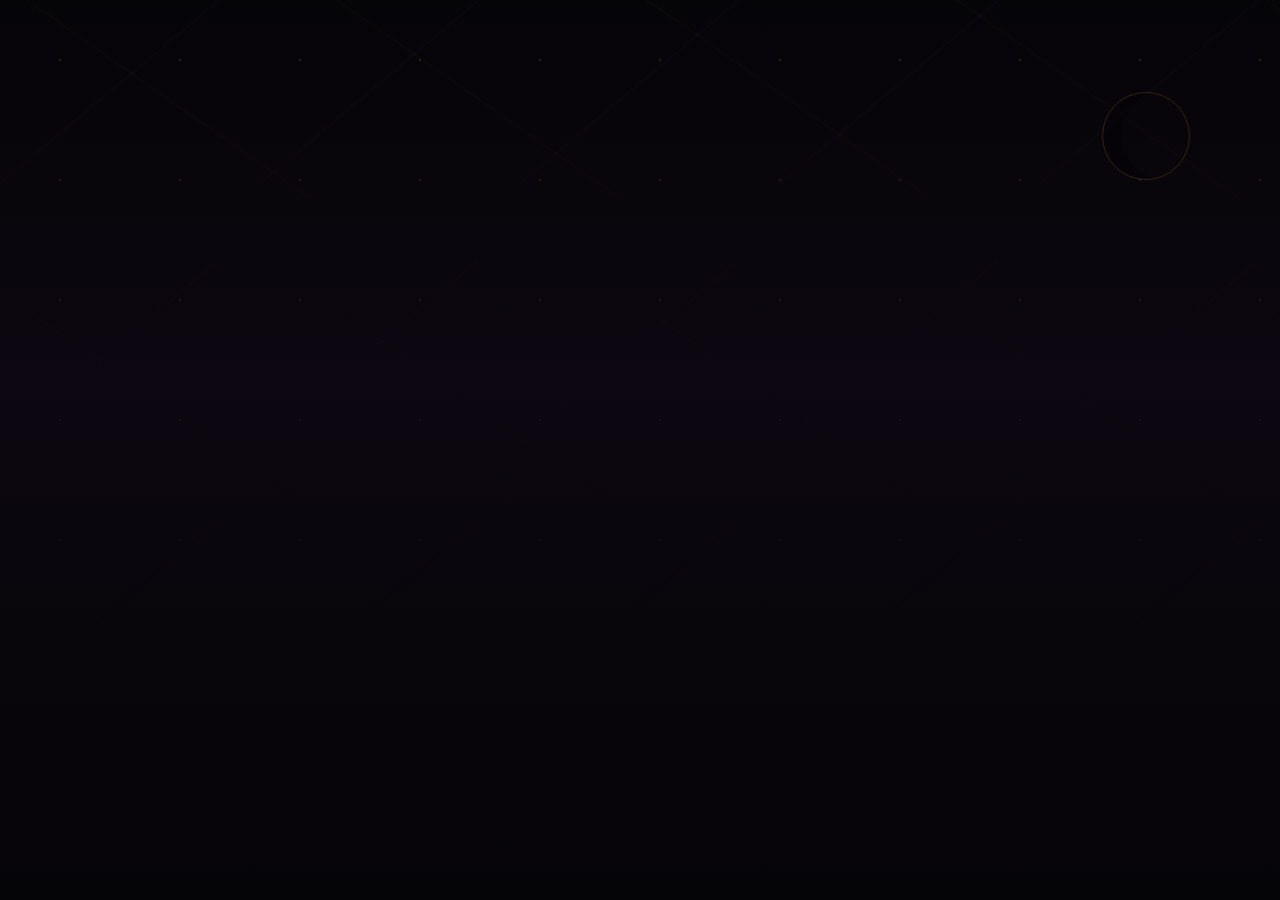
==== index.html @ 01b78650 "Add files via upload Adicionado a pasta principal com as alterações feitas no front end" ====
<!DOCTYPE html>
<html lang="pt-BR">
<head>
  <meta charset="UTF-8">
  <meta name="viewport" content="width=device-width, initial-scale=1.0">
  <title>Lar Bastet | Adoção responsável de gatos</title>
  <link rel="icon" type="image/png" sizes="32x32" href="./src/img/logo.jpeg">
  <meta
    name="description"
    content="Lar Bastet é um projeto de resgate, proteção e adoção responsável de gatos em Campo Limpo Paulista/SP."
  >
  <link rel="preconnect" href="https://fonts.googleapis.com">
  <link rel="preconnect" href="https://fonts.gstatic.com" crossorigin>
  <link
    href="https://fonts.googleapis.com/css2?family=Fraunces:wght@600;700&family=Manrope:wght@400;500;600;700;800&display=swap"
    rel="stylesheet"
  >
  <link rel="stylesheet" href="./src/css/style.css">
  <script type="importmap">
    {
      "imports": {
        "react": "https://esm.sh/react@18.3.1",
        "react-dom/client": "https://esm.sh/react-dom@18.3.1/client"
      }
    }
  </script>
</head>
<body>
  <div id="root"></div>
  <script type="module" src="./src/js/app.js"></script>
</body>
</html>
---- src/css/style.css ----
:root {
  --bg: #050407;
  --bg-soft: #0d0a12;
  --surface: rgba(18, 14, 24, 0.9);
  --surface-strong: rgba(28, 19, 35, 0.96);
  --surface-muted: rgba(143, 29, 56, 0.13);
  --text: #fbf8f2;
  --text-soft: #cfc2d2;
  --line: rgba(214, 163, 74, 0.18);
  --line-purple: rgba(151, 89, 188, 0.26);
  --primary: #8f1d38;
  --primary-dark: #641629;
  --mystic: #6f3a8f;
  --accent: #d6a34a;
  --accent-soft: rgba(214, 163, 74, 0.14);
  --teal: #2f8f83;
  --shadow: 0 22px 58px rgba(0, 0, 0, 0.45);
  --glow: 0 0 34px rgba(214, 163, 74, 0.16);
  --radius-sm: 8px;
  --radius-md: 8px;
  --radius-lg: 8px;
  --container: 1180px;
}

* {
  box-sizing: border-box;
  margin: 0;
  padding: 0;
}

html {
  scroll-behavior: smooth;
}

html.is-animated-scrolling {
  scroll-behavior: auto;
}

body {
  min-width: 320px;
  min-height: 100vh;
  background:
    linear-gradient(115deg, rgba(214, 163, 74, 0.06) 0 1px, transparent 1px 24%),
    linear-gradient(180deg, #050407 0%, #0c0710 42%, #050407 100%);
  color: var(--text);
  font-family: "Manrope", sans-serif;
  line-height: 1.6;
}

body::before {
  content: "";
  position: fixed;
  inset: 0;
  z-index: -1;
  pointer-events: none;
  background-image:
    radial-gradient(circle, rgba(214, 163, 74, 0.75) 0 1px, transparent 1.5px),
    linear-gradient(140deg, transparent 0 38%, rgba(151, 89, 188, 0.16) 38.2% 38.6%, transparent 39% 100%),
    linear-gradient(35deg, transparent 0 62%, rgba(214, 163, 74, 0.12) 62.2% 62.45%, transparent 63% 100%);
  background-size: 120px 120px, 260px 260px, 310px 310px;
  opacity: 0.28;
  mask-image: linear-gradient(to bottom, rgba(0, 0, 0, 0.9), transparent 78%);
}

body::after {
  content: "";
  position: fixed;
  top: 92px;
  right: 7vw;
  z-index: -1;
  width: 86px;
  height: 86px;
  border: 1px solid rgba(214, 163, 74, 0.34);
  border-radius: 50%;
  box-shadow: inset 18px 0 0 rgba(5, 4, 7, 0.96);
  opacity: 0.58;
  pointer-events: none;
}

img {
  display: block;
  max-width: 100%;
}

a {
  color: inherit;
  text-decoration: none;
}

button,
input,
textarea {
  font: inherit;
}

.container {
  width: min(calc(100% - 1.25rem), var(--container));
  margin: 0 auto;
}

.site-header {
  position: relative;
  padding: 0.75rem 0 2.75rem;
}

.topbar {
  display: flex;
  flex-direction: column;
  gap: 1rem;
  padding: 0.9rem 0 1.35rem;
}

.brand {
  display: inline-flex;
  align-items: center;
  gap: 0.85rem;
  width: fit-content;
}

.brand-logo {
  width: 56px;
  height: 56px;
  border: 1px solid rgba(214, 163, 74, 0.42);
  border-radius: 8px;
  object-fit: cover;
  box-shadow: var(--glow);
}

.brand-copy {
  display: flex;
  flex-direction: column;
  gap: 0.05rem;
}

.brand-copy strong {
  color: #fff;
  font-size: 1.05rem;
  font-weight: 800;
}

.brand-copy span {
  color: var(--text-soft);
  font-size: 0.84rem;
}

.main-nav {
  display: grid;
  grid-template-columns: repeat(3, minmax(0, 1fr));
  gap: 0.55rem;
}

.main-nav a {
  min-height: 2.85rem;
  border: 1px solid var(--line);
  border-radius: 999px;
  background: rgba(18, 14, 24, 0.78);
  padding: 0.72rem 0.55rem;
  color: #f7ecdc;
  text-align: center;
  font-size: 0.86rem;
  font-weight: 800;
  transition: transform 0.22s ease, background-color 0.22s ease, border-color 0.22s ease;
}

.main-nav a:hover,
.main-nav a:focus-visible {
  background: rgba(143, 29, 56, 0.28);
  border-color: rgba(214, 163, 74, 0.44);
  transform: translateY(-2px);
  outline: none;
}

.hero {
  display: grid;
  gap: 1rem;
}

.hero-copy,
.hero-panel {
  border-radius: var(--radius-lg);
}

.hero-copy {
  position: relative;
  overflow: hidden;
  padding: 1.4rem;
  border: 1px solid rgba(214, 163, 74, 0.22);
  background:
    linear-gradient(145deg, rgba(12, 8, 15, 0.96), rgba(35, 18, 35, 0.78)),
    url("../img/logo.jpeg") right 62% / cover;
  background-blend-mode: multiply;
  box-shadow: var(--shadow);
}

.hero-copy::before,
.page-panel::before,
.support-box::before {
  content: "";
  position: absolute;
  inset: 1rem;
  border: 1px solid rgba(214, 163, 74, 0.12);
  border-radius: 8px;
  pointer-events: none;
}

.hero-copy::after {
  content: "";
  position: absolute;
  right: 1.25rem;
  bottom: 1.25rem;
  width: 120px;
  height: 22px;
  border-top: 1px solid rgba(214, 163, 74, 0.38);
  border-bottom: 1px solid rgba(151, 89, 188, 0.24);
  transform: rotate(-12deg);
}

.hero-copy > *,
.page-panel > *,
.support-box > * {
  position: relative;
  z-index: 1;
}

.eyebrow {
  margin-bottom: 0.75rem;
  color: var(--accent);
  font-size: 0.76rem;
  font-weight: 900;
  letter-spacing: 0.13em;
  text-transform: uppercase;
}

h1,
h2 {
  font-family: "Fraunces", serif;
  line-height: 1.08;
}

h1 {
  color: #fff;
  font-size: 2.45rem;
}

h2 {
  color: #fff;
  font-size: 1.85rem;
}

.hero-text,
.section-heading p:last-child,
.about-card p,
.cat-card p,
.adoption-steps p,
.support-box p,
.footer-contact p,
.page-panel p,
.contact-card p,
.donation-card p,
.form-card p,
.simple-list li,
.contact-list li,
.vibe-guide p {
  color: var(--text-soft);
}

.hero-text {
  max-width: 62ch;
  margin-top: 1rem;
  font-size: 0.98rem;
}

.hero-text strong {
  color: #fff;
}

.hero-actions {
  display: flex;
  flex-direction: column;
  gap: 0.75rem;
  margin-top: 1.4rem;
}

.button {
  display: inline-flex;
  align-items: center;
  justify-content: center;
  min-height: 3.1rem;
  border: 1px solid transparent;
  border-radius: 999px;
  padding: 0.82rem 1.2rem;
  font-weight: 900;
  text-align: center;
  transition: transform 0.22s ease, box-shadow 0.22s ease, background-color 0.22s ease, border-color 0.22s ease;
}

.button:hover,
.button:focus-visible {
  transform: translateY(-2px);
  outline: none;
}

.button-primary {
  background: linear-gradient(135deg, var(--primary), var(--mystic));
  color: #fff;
  box-shadow: 0 16px 34px rgba(143, 29, 56, 0.32);
}

.button-primary:hover,
.button-primary:focus-visible {
  background: linear-gradient(135deg, var(--primary-dark), var(--primary));
  border-color: rgba(214, 163, 74, 0.38);
}

.button-secondary {
  border-color: rgba(214, 163, 74, 0.32);
  background: rgba(255, 255, 255, 0.06);
  color: #fff;
}

.button-accent {
  background: var(--accent);
  color: #140d18;
  box-shadow: 0 14px 30px rgba(214, 163, 74, 0.24);
}

.button-full {
  width: 100%;
}

.hero-highlights {
  display: grid;
  gap: 0.75rem;
  margin-top: 1.4rem;
  list-style: none;
}

.hero-highlights li {
  padding: 1rem;
  border: 1px solid rgba(214, 163, 74, 0.16);
  border-radius: var(--radius-sm);
  background: rgba(255, 255, 255, 0.055);
}

.hero-highlights strong,
.cat-card h3,
.about-card h3,
.adoption-steps h3,
.contact-card h3,
.donation-card h3,
.form-card h3 {
  display: block;
  margin-bottom: 0.2rem;
  color: #fff;
  font-size: 1rem;
}

.hero-panel {
  display: grid;
  gap: 1rem;
}

.panel-card {
  padding: 1.25rem;
  border: 1px solid var(--line);
  border-radius: var(--radius-md);
  box-shadow: var(--shadow);
}

.panel-card-highlight {
  background: linear-gradient(160deg, #2a142d, #140d18 72%);
  color: #fff;
}

.panel-card-highlight p,
.panel-card-highlight .panel-label {
  color: rgba(255, 255, 255, 0.86);
}

.panel-label {
  display: inline-block;
  margin-bottom: 0.65rem;
  color: var(--accent);
  font-size: 0.78rem;
  font-weight: 900;
  letter-spacing: 0.08em;
  text-transform: uppercase;
}

.stats-card {
  display: grid;
  gap: 1rem;
  background: rgba(17, 13, 22, 0.92);
}

.stats-card strong {
  display: block;
  color: #fff;
  font-size: 1.42rem;
  font-weight: 900;
  line-height: 1.1;
}

.stats-card span {
  color: var(--text-soft);
  font-size: 0.9rem;
}

.section {
  padding: 3.5rem 0;
}

.section-light {
  background: rgba(214, 163, 74, 0.035);
}

.section-heading {
  margin-bottom: 1.5rem;
}

.section-heading-inline {
  display: flex;
  flex-direction: column;
  gap: 1rem;
}

.text-link {
  width: fit-content;
  color: var(--accent);
  font-weight: 900;
}

.section-heading-simple {
  margin-bottom: 1.25rem;
}

.animals-cta-row {
  display: flex;
  justify-content: center;
  margin: -0.45rem 0 1.5rem;
}

.animals-adoption-link {
  width: min(100%, 260px);
  border-color: rgba(214, 163, 74, 0.62);
  background: var(--accent);
  color: #140d18;
  white-space: nowrap;
}

.animals-adoption-link:hover,
.animals-adoption-link:focus-visible {
  border-color: rgba(255, 240, 190, 0.82);
  background: #edbd63;
  box-shadow: 0 18px 36px rgba(214, 163, 74, 0.28);
}

.section-screen.scroll-arrived {
  animation: section-arrived 0.7s ease;
}

@keyframes section-arrived {
  0% {
    filter: brightness(1);
  }

  38% {
    filter: brightness(1.14);
  }

  100% {
    filter: brightness(1);
  }
}

.about-grid,
.cat-grid,
.adoption-steps,
.contact-grid,
.donation-grid,
.vibe-guide {
  display: grid;
  gap: 1rem;
}

.about-card,
.cat-card,
.adoption-box,
.page-panel,
.contact-card,
.donation-card,
.form-card,
.vibe-guide article {
  border: 1px solid var(--line);
  border-radius: var(--radius-md);
  background: var(--surface);
  box-shadow: var(--shadow);
}

.about-card,
.page-panel,
.form-card,
.donation-card,
.contact-card,
.vibe-guide article {
  padding: 1.2rem;
}

.about-card,
.contact-card,
.donation-card,
.vibe-guide article {
  transition: transform 0.22s ease, border-color 0.22s ease, background-color 0.22s ease;
}

.about-card:hover,
.contact-card:hover,
.donation-card:hover,
.vibe-guide article:hover {
  border-color: rgba(214, 163, 74, 0.38);
  background: var(--surface-strong);
  transform: translateY(-3px);
}

.vibe-guide {
  margin-bottom: 1.35rem;
}

.vibe-guide span {
  display: inline-flex;
  align-items: center;
  min-height: 2rem;
  margin-bottom: 0.45rem;
  border-bottom: 1px solid rgba(214, 163, 74, 0.32);
  color: #fff;
  font-weight: 900;
}

.vibe-guide p {
  font-size: 0.92rem;
}

.featured-section {
  background:
    linear-gradient(180deg, rgba(143, 29, 56, 0.08), rgba(5, 4, 7, 0.18)),
    rgba(5, 4, 7, 0.38);
}

.cat-card {
  overflow: hidden;
  display: flex;
  flex-direction: column;
  min-height: 100%;
}

.cat-card img {
  width: 100%;
  aspect-ratio: 4 / 3;
  object-fit: cover;
  background: #130d18;
}

.cat-card-content {
  display: flex;
  flex: 1;
  flex-direction: column;
  gap: 0.9rem;
  padding: 1rem;
}

.cat-card-content .button {
  margin-top: auto;
}

.cat-card-header {
  display: flex;
  align-items: flex-start;
  justify-content: space-between;
  gap: 0.75rem;
}

.cat-card-header h3 {
  min-width: 0;
}

.cat-card-header span {
  flex: 0 0 auto;
  border: 1px solid rgba(214, 163, 74, 0.32);
  border-radius: 999px;
  background: var(--accent-soft);
  padding: 0.42rem 0.7rem;
  color: #f7dfb5;
  font-size: 0.78rem;
  font-weight: 900;
  white-space: nowrap;
}

.cat-vibe {
  display: inline-flex;
  width: fit-content;
  border: 1px solid var(--line-purple);
  border-radius: 999px;
  background: rgba(111, 58, 143, 0.18);
  padding: 0.38rem 0.62rem;
  color: #ead8f3;
  font-size: 0.76rem;
  font-weight: 900;
}

.adoption-box {
  padding: 1.2rem;
}

.adoption-steps article {
  padding-top: 1rem;
}

.adoption-steps span {
  display: inline-flex;
  align-items: center;
  justify-content: center;
  width: 2.2rem;
  height: 2.2rem;
  margin-bottom: 0.8rem;
  border: 1px solid rgba(214, 163, 74, 0.44);
  border-radius: 999px;
  background: linear-gradient(135deg, var(--primary), var(--mystic));
  color: #fff;
  font-weight: 900;
}

.support-section {
  padding-top: 0;
}

.support-box {
  position: relative;
  overflow: hidden;
  display: grid;
  gap: 1.35rem;
  padding: 1.35rem;
  border: 1px solid rgba(214, 163, 74, 0.26);
  border-radius: var(--radius-lg);
  background: linear-gradient(135deg, #140d18, #42172a 58%, #6f3a8f 100%);
  color: #fff;
  box-shadow: var(--shadow);
}

.support-box .eyebrow,
.support-box p {
  color: rgba(255, 255, 255, 0.84);
}

.site-footer {
  padding: 2rem 0 2.75rem;
}

.footer-grid {
  display: grid;
  gap: 1.25rem;
  padding: 1.25rem;
  border: 1px solid var(--line);
  border-radius: var(--radius-lg);
  background: rgba(12, 8, 15, 0.9);
}

.brand-footer .brand-copy span {
  color: var(--text-soft);
}

.footer-links {
  display: grid;
  gap: 0.65rem;
}

.footer-links a,
.footer-contact a,
.contact-card a {
  color: var(--accent);
  font-weight: 800;
}

.page-main {
  padding-bottom: 3rem;
}

.page-hero {
  padding: 0.75rem 0 2rem;
}

.page-panel {
  position: relative;
  overflow: hidden;
  display: grid;
  gap: 1.2rem;
  background:
    linear-gradient(135deg, rgba(13, 8, 17, 0.96), rgba(34, 17, 34, 0.84)),
    url("../img/constelacoes.jpg") right center / cover;
  background-blend-mode: multiply;
}

.contact-list,
.simple-list {
  display: grid;
  gap: 0.7rem;
  list-style: none;
}

.form-card {
  display: grid;
  gap: 1rem;
}

.form-grid {
  display: grid;
  gap: 1rem;
}

.field {
  display: grid;
  gap: 0.45rem;
}

.field label {
  color: #fff;
  font-weight: 800;
}

.field input,
.field textarea {
  width: 100%;
  border: 1px solid rgba(214, 163, 74, 0.2);
  border-radius: 8px;
  background: rgba(5, 4, 7, 0.72);
  padding: 0.95rem 1rem;
  color: var(--text);
  outline: none;
  transition: border-color 0.22s ease, box-shadow 0.22s ease;
}

.field input::placeholder,
.field textarea::placeholder {
  color: rgba(207, 194, 210, 0.66);
}

.field input:focus,
.field textarea:focus {
  border-color: rgba(214, 163, 74, 0.58);
  box-shadow: 0 0 0 4px rgba(143, 29, 56, 0.18);
}

.field textarea {
  min-height: 140px;
  resize: vertical;
}

.help-note {
  color: var(--text-soft);
  font-size: 0.92rem;
}

@media (min-width: 700px) {
  .container {
    width: min(calc(100% - 2rem), var(--container));
  }

  .site-header {
    padding-top: 1.1rem;
  }

  .brand-logo {
    width: 64px;
    height: 64px;
  }

  h1 {
    font-size: 3.25rem;
  }

  h2 {
    font-size: 2.35rem;
  }

  .hero-actions {
    flex-direction: row;
    flex-wrap: wrap;
  }

  .about-grid,
  .contact-grid,
  .donation-grid,
  .vibe-guide {
    grid-template-columns: repeat(2, minmax(0, 1fr));
  }

  .cat-grid {
    grid-template-columns: repeat(2, minmax(0, 1fr));
  }

  .adoption-steps {
    grid-template-columns: repeat(3, minmax(0, 1fr));
  }
}

@media (min-width: 960px) {
  .topbar {
    flex-direction: row;
    align-items: center;
    justify-content: space-between;
  }

  .main-nav {
    width: auto;
    grid-template-columns: repeat(3, auto);
  }

  .main-nav a {
    padding-inline: 1rem;
  }

  .hero {
    grid-template-columns: minmax(0, 1.35fr) minmax(300px, 0.85fr);
    align-items: stretch;
  }

  .hero-copy {
    padding: 2.35rem;
  }

  h1 {
    font-size: 4.15rem;
  }

  h2 {
    font-size: 2.8rem;
  }

  .panel-card {
    padding: 1.45rem;
  }

  .section {
    padding: 5rem 0;
  }

  .section-heading-inline {
    flex-direction: row;
    align-items: end;
    justify-content: space-between;
  }

  .about-grid {
    grid-template-columns: repeat(3, minmax(0, 1fr));
  }

  .cat-grid {
    grid-template-columns: repeat(3, minmax(0, 1fr));
  }

  .contact-grid {
    grid-template-columns: repeat(3, minmax(0, 1fr));
  }

  .support-box,
  .footer-grid,
  .page-panel {
    grid-template-columns: 1.1fr 0.9fr;
    align-items: center;
  }

  .about-card,
  .page-panel,
  .form-card,
  .donation-card,
  .contact-card,
  .adoption-box,
  .vibe-guide article {
    padding: 1.5rem;
  }
}

@media (min-width: 1180px) {
  .cat-grid {
    grid-template-columns: repeat(4, minmax(0, 1fr));
  }
}

#root {
  min-height: 100vh;
}

.site-header {
  position: sticky;
  top: 0;
  z-index: 20;
  padding: 0.45rem 0;
  border-bottom: 1px solid rgba(214, 163, 74, 0.12);
  background: rgba(5, 4, 7, 0.78);
  backdrop-filter: blur(18px);
}

.topbar {
  padding: 0;
}

.brand {
  max-width: 100%;
}

.main-nav a.is-active {
  border-color: rgba(214, 163, 74, 0.6);
  background: rgba(143, 29, 56, 0.36);
  color: #fff;
}

.hero-section {
  padding: 1rem 0 3rem;
}

.section-screen {
  scroll-margin-top: 6.5rem;
}

.hero {
  align-items: stretch;
}

.hero-copy {
  min-height: clamp(520px, 72vh, 720px);
  display: flex;
  flex-direction: column;
  justify-content: center;
}

.hero-panel {
  align-content: stretch;
}

.panel-card {
  min-height: 100%;
}

.reveal {
  opacity: 0;
  transform: translateY(28px);
  transition:
    opacity 0.7s ease,
    transform 0.7s cubic-bezier(0.22, 1, 0.36, 1),
    border-color 0.22s ease,
    background-color 0.22s ease;
}

.reveal.is-visible {
  opacity: 1;
  transform: translateY(0);
}

.section-heading.reveal,
.hero-panel.reveal {
  transition-delay: 0.08s;
}

.about-card.reveal:nth-child(2),
.vibe-guide .reveal:nth-child(2),
.contact-card.reveal:nth-child(2) {
  transition-delay: 0.08s;
}

.about-card.reveal:nth-child(3),
.vibe-guide .reveal:nth-child(3),
.contact-card.reveal:nth-child(3) {
  transition-delay: 0.16s;
}

.vibe-guide .reveal:nth-child(4) {
  transition-delay: 0.24s;
}

.adoption-layout {
  display: grid;
  gap: 1rem;
}

.adoption-box {
  display: grid;
  gap: 1.2rem;
}

.form-card {
  align-self: start;
}

.form-feedback {
  display: none;
  border: 1px solid rgba(47, 143, 131, 0.32);
  border-radius: 8px;
  background: rgba(47, 143, 131, 0.12);
  padding: 0.9rem 1rem;
  color: #d9fff8;
  font-size: 0.92rem;
}

.form-feedback.is-visible {
  display: block;
}

.donation-grid-compact {
  gap: 0.75rem;
}

.support-box {
  align-items: stretch;
}

.support-box .donation-card {
  background: rgba(5, 4, 7, 0.34);
  box-shadow: none;
}

.contact-section {
  padding-bottom: 4rem;
}

.cat-card-state {
  min-height: 260px;
}

@media (prefers-reduced-motion: reduce) {
  html {
    scroll-behavior: auto;
  }

  *,
  *::before,
  *::after {
    transition-duration: 0.01ms !important;
    animation-duration: 0.01ms !important;
    animation-iteration-count: 1 !important;
  }

  .reveal {
    opacity: 1;
    transform: none;
  }
}

@media (max-width: 420px) {
  .container {
    width: min(calc(100% - 1rem), var(--container));
  }

  .brand-copy span {
    display: none;
  }

  .main-nav {
    gap: 0.4rem;
  }

  .main-nav a {
    min-height: 2.65rem;
    padding-inline: 0.35rem;
    font-size: 0.76rem;
  }

  h1 {
    font-size: 2.25rem;
  }

  h2 {
    font-size: 1.7rem;
  }

  .hero-copy {
    min-height: auto;
    padding: 1.2rem;
  }
}

@media (min-width: 700px) {
  .hero-section {
    padding-top: 1.35rem;
  }

  .section-screen {
    scroll-margin-top: 7rem;
  }

  .adoption-layout {
    grid-template-columns: minmax(0, 0.9fr) minmax(0, 1.1fr);
    align-items: start;
  }

  .donation-grid-compact {
    grid-template-columns: repeat(2, minmax(0, 1fr));
  }
}

@media (min-width: 960px) {
  .site-header {
    padding: 0.7rem 0;
  }

  .hero-section {
    padding: 1.75rem 0 4.5rem;
  }

  .section-screen {
    scroll-margin-top: 5.75rem;
  }
}
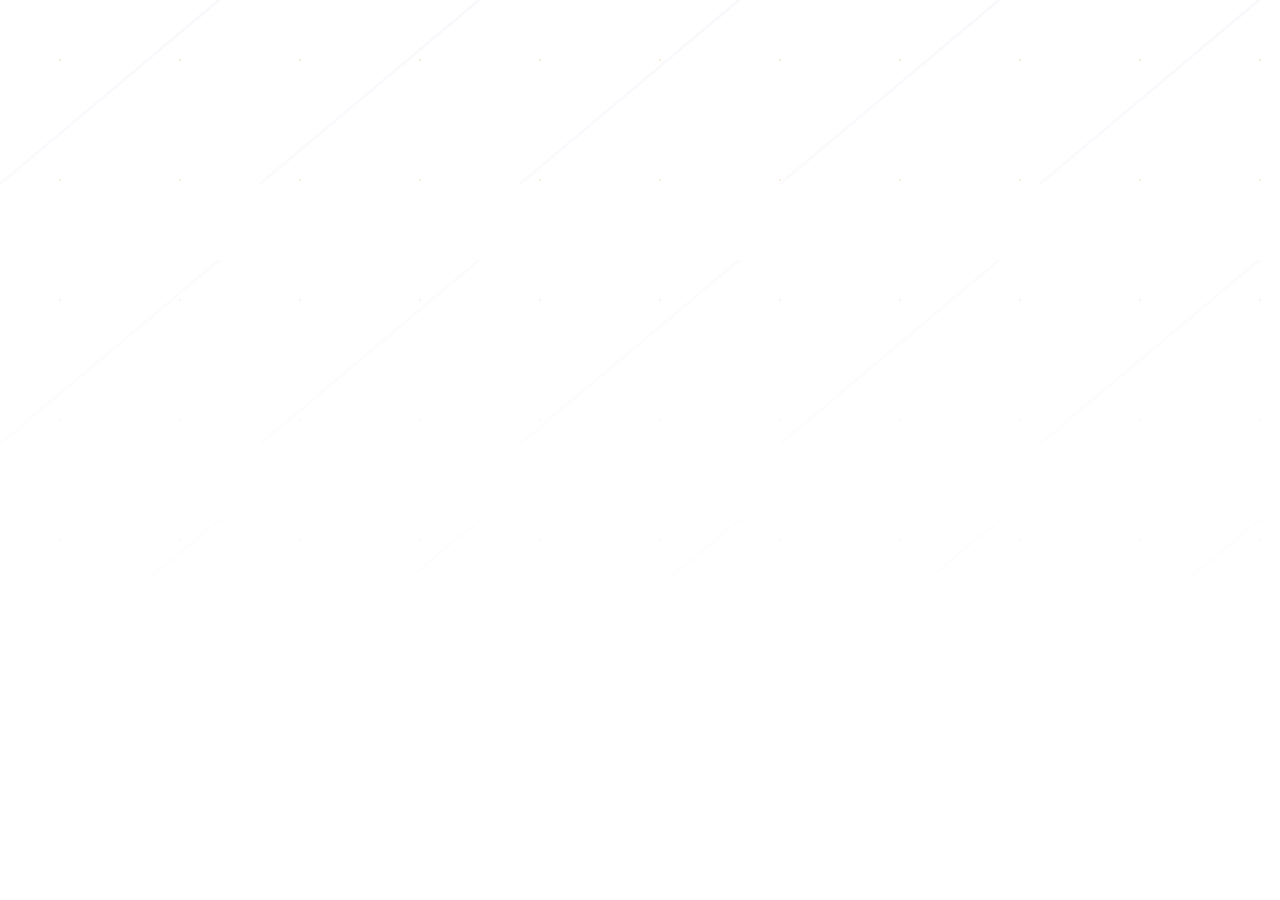
==== commit 584fb66a: "Add files via upload Projeto completo no quesito front end , implementação do framework e integração" ====
--- a/index.html
+++ b/index.html
@@ -15,12 +15,21 @@
     href="https://fonts.googleapis.com/css2?family=Fraunces:wght@600;700&family=Manrope:wght@400;500;600;700;800&display=swap"
     rel="stylesheet"
   >
+  <link
+    href="https://cdn.jsdelivr.net/npm/bootstrap@5.3.3/dist/css/bootstrap.min.css"
+    rel="stylesheet"
+    integrity="sha384-QWTKZyjpPEjISv5WaRU9OFeRpok6YctnYmDr5pNlyT2bRjXh0JMhjY6hW+ALEwIH"
+    crossorigin="anonymous"
+  >
   <link rel="stylesheet" href="./src/css/style.css">
   <script type="importmap">
     {
       "imports": {
         "react": "https://esm.sh/react@18.3.1",
-        "react-dom/client": "https://esm.sh/react-dom@18.3.1/client"
+        "react/jsx-runtime": "https://esm.sh/react@18.3.1/jsx-runtime",
+        "react-dom": "https://esm.sh/react-dom@18.3.1",
+        "react-dom/client": "https://esm.sh/react-dom@18.3.1/client",
+        "react-bootstrap": "https://esm.sh/react-bootstrap@2.10.10?external=react,react-dom"
       }
     }
   </script>
--- a/src/css/style.css
+++ b/src/css/style.css
@@ -1,44 +1,21 @@
 :root {
   --bg: #050407;
-  --bg-soft: #0d0a12;
   --surface: rgba(18, 14, 24, 0.9);
-  --surface-strong: rgba(28, 19, 35, 0.96);
-  --surface-muted: rgba(143, 29, 56, 0.13);
+  --surface-strong: rgba(31, 24, 38, 0.98);
   --text: #fbf8f2;
   --text-soft: #cfc2d2;
-  --line: rgba(214, 163, 74, 0.18);
-  --line-purple: rgba(151, 89, 188, 0.26);
   --primary: #8f1d38;
   --primary-dark: #641629;
   --mystic: #6f3a8f;
   --accent: #d6a34a;
-  --accent-soft: rgba(214, 163, 74, 0.14);
-  --teal: #2f8f83;
+  --line: rgba(214, 163, 74, 0.2);
   --shadow: 0 22px 58px rgba(0, 0, 0, 0.45);
-  --glow: 0 0 34px rgba(214, 163, 74, 0.16);
-  --radius-sm: 8px;
-  --radius-md: 8px;
-  --radius-lg: 8px;
-  --container: 1180px;
 }
 
-* {
-  box-sizing: border-box;
-  margin: 0;
-  padding: 0;
-}
-
-html {
-  scroll-behavior: smooth;
-}
-
-html.is-animated-scrolling {
-  scroll-behavior: auto;
-}
+html { scroll-behavior: smooth; }
 
 body {
   min-width: 320px;
-  min-height: 100vh;
   background:
     linear-gradient(115deg, rgba(214, 163, 74, 0.06) 0 1px, transparent 1px 24%),
     linear-gradient(180deg, #050407 0%, #0c0710 42%, #050407 100%);
@@ -48,1064 +25,171 @@
 }
 
 body::before {
+  position: fixed;
+  z-index: -1;
+  inset: 0;
   content: "";
-  position: fixed;
-  inset: 0;
-  z-index: -1;
   pointer-events: none;
   background-image:
     radial-gradient(circle, rgba(214, 163, 74, 0.75) 0 1px, transparent 1.5px),
-    linear-gradient(140deg, transparent 0 38%, rgba(151, 89, 188, 0.16) 38.2% 38.6%, transparent 39% 100%),
-    linear-gradient(35deg, transparent 0 62%, rgba(214, 163, 74, 0.12) 62.2% 62.45%, transparent 63% 100%);
-  background-size: 120px 120px, 260px 260px, 310px 310px;
+    linear-gradient(140deg, transparent 0 38%, rgba(151, 89, 188, 0.16) 38.2% 38.6%, transparent 39% 100%);
+  background-size: 120px 120px, 260px 260px;
   opacity: 0.28;
-  mask-image: linear-gradient(to bottom, rgba(0, 0, 0, 0.9), transparent 78%);
+  mask-image: linear-gradient(to bottom, #000, transparent 78%);
 }
 
-body::after {
-  content: "";
-  position: fixed;
-  top: 92px;
-  right: 7vw;
-  z-index: -1;
-  width: 86px;
-  height: 86px;
-  border: 1px solid rgba(214, 163, 74, 0.34);
-  border-radius: 50%;
-  box-shadow: inset 18px 0 0 rgba(5, 4, 7, 0.96);
-  opacity: 0.58;
-  pointer-events: none;
+a { color: inherit; text-decoration: none; }
+img { display: block; max-width: 100%; }
+h1, h2 { font-family: "Fraunces", serif; line-height: 1.08; }
+h1 { color: #fff; font-size: clamp(2.5rem, 5vw, 4.2rem); }
+h2 { color: #fff; font-size: clamp(2rem, 3.5vw, 2.8rem); }
+h3, .card-title { color: #fff; font-size: 1rem; font-weight: 800; }
+
+.site-header {
+  position: sticky;
+  top: 0;
+  z-index: 20;
+  min-height: 78px;
+  border-bottom: 1px solid rgba(214, 163, 74, 0.12);
+  background: rgba(5, 4, 7, 0.82);
+  backdrop-filter: blur(18px);
 }
 
-img {
-  display: block;
-  max-width: 100%;
-}
+.brand { display: inline-flex; align-items: center; gap: 0.85rem; color: #fff; }
+.brand:hover { color: #fff; }
+.brand-logo { width: 54px; height: 54px; border: 1px solid rgba(214, 163, 74, 0.42); border-radius: 8px; object-fit: cover; box-shadow: 0 0 34px rgba(214, 163, 74, 0.16); }
+.brand-copy { display: flex; flex-direction: column; line-height: 1.25; }
+.brand-copy strong { font-size: 1.05rem; font-weight: 800; }
+.brand-copy small { color: var(--text-soft); font-size: 0.78rem; }
+.nav-toggle { border-color: rgba(214, 163, 74, 0.42); }
+.nav-toggle:focus { box-shadow: 0 0 0 0.2rem rgba(214, 163, 74, 0.18); }
+.nav-toggle .navbar-toggler-icon { filter: invert(1); }
+.main-nav .nav-link { border: 1px solid transparent; border-radius: 999px; color: var(--text-soft); font-size: 0.88rem; font-weight: 800; padding: 0.55rem 0.85rem; }
+.main-nav .nav-link:hover, .main-nav .nav-link:focus, .main-nav .nav-link.is-active { border-color: rgba(214, 163, 74, 0.45); background: rgba(143, 29, 56, 0.28); color: #fff; }
 
-a {
-  color: inherit;
-  text-decoration: none;
-}
-
-button,
-input,
-textarea {
-  font: inherit;
-}
-
-.container {
-  width: min(calc(100% - 1.25rem), var(--container));
-  margin: 0 auto;
-}
-
-.site-header {
-  position: relative;
-  padding: 0.75rem 0 2.75rem;
-}
-
-.topbar {
-  display: flex;
-  flex-direction: column;
-  gap: 1rem;
-  padding: 0.9rem 0 1.35rem;
-}
-
-.brand {
-  display: inline-flex;
-  align-items: center;
-  gap: 0.85rem;
-  width: fit-content;
-}
-
-.brand-logo {
-  width: 56px;
-  height: 56px;
-  border: 1px solid rgba(214, 163, 74, 0.42);
-  border-radius: 8px;
-  object-fit: cover;
-  box-shadow: var(--glow);
-}
-
-.brand-copy {
-  display: flex;
-  flex-direction: column;
-  gap: 0.05rem;
-}
-
-.brand-copy strong {
-  color: #fff;
-  font-size: 1.05rem;
-  font-weight: 800;
-}
-
-.brand-copy span {
-  color: var(--text-soft);
-  font-size: 0.84rem;
-}
-
-.main-nav {
-  display: grid;
-  grid-template-columns: repeat(3, minmax(0, 1fr));
-  gap: 0.55rem;
-}
-
-.main-nav a {
-  min-height: 2.85rem;
-  border: 1px solid var(--line);
-  border-radius: 999px;
-  background: rgba(18, 14, 24, 0.78);
-  padding: 0.72rem 0.55rem;
-  color: #f7ecdc;
-  text-align: center;
-  font-size: 0.86rem;
-  font-weight: 800;
-  transition: transform 0.22s ease, background-color 0.22s ease, border-color 0.22s ease;
-}
-
-.main-nav a:hover,
-.main-nav a:focus-visible {
-  background: rgba(143, 29, 56, 0.28);
-  border-color: rgba(214, 163, 74, 0.44);
-  transform: translateY(-2px);
-  outline: none;
-}
-
-.hero {
-  display: grid;
-  gap: 1rem;
-}
-
-.hero-copy,
-.hero-panel {
-  border-radius: var(--radius-lg);
-}
+.section { padding: 4.5rem 0; }
+.section-light { background: rgba(214, 163, 74, 0.035); }
+.section-screen { scroll-margin-top: 5.75rem; }
+.hero-section { padding: 1.75rem 0 4.5rem; }
+.featured-section { background: linear-gradient(180deg, rgba(143, 29, 56, 0.08), rgba(5, 4, 7, 0.18)), rgba(5, 4, 7, 0.38); }
+.section-heading { margin-bottom: 1.5rem; }
+.eyebrow { margin-bottom: 0.75rem; color: var(--accent); font-size: 0.76rem; font-weight: 900; letter-spacing: 0.13em; text-transform: uppercase; }
+.hero-text, .card-text, .adoption-step p, .support-box p, .footer-contact p { color: var(--text-soft); }
+.hero-text { max-width: 62ch; margin-top: 1rem; }
+.hero-text strong { color: #fff; }
 
 .hero-copy {
   position: relative;
+  display: flex;
+  flex-direction: column;
+  justify-content: center;
+  min-height: clamp(480px, 64vh, 680px);
   overflow: hidden;
-  padding: 1.4rem;
-  border: 1px solid rgba(214, 163, 74, 0.22);
-  background:
-    linear-gradient(145deg, rgba(12, 8, 15, 0.96), rgba(35, 18, 35, 0.78)),
-    url("../img/logo.jpeg") right 62% / cover;
-  background-blend-mode: multiply;
+  padding: clamp(1.5rem, 4vw, 2.75rem);
+  border: 1px solid rgba(214, 163, 74, 0.24);
+  border-radius: 8px;
+  background-image:
+    linear-gradient(90deg, rgba(7, 5, 10, 0.96) 0%, rgba(12, 7, 15, 0.84) 52%, rgba(12, 7, 15, 0.52) 100%),
+    url("../img/logo.jpeg");
+  background-position: center, right center;
+  background-size: cover;
   box-shadow: var(--shadow);
 }
 
-.hero-copy::before,
-.page-panel::before,
-.support-box::before {
-  content: "";
+.hero-copy::before, .support-box::before {
   position: absolute;
   inset: 1rem;
+  content: "";
   border: 1px solid rgba(214, 163, 74, 0.12);
   border-radius: 8px;
   pointer-events: none;
 }
-
-.hero-copy::after {
-  content: "";
-  position: absolute;
-  right: 1.25rem;
-  bottom: 1.25rem;
-  width: 120px;
-  height: 22px;
-  border-top: 1px solid rgba(214, 163, 74, 0.38);
-  border-bottom: 1px solid rgba(151, 89, 188, 0.24);
-  transform: rotate(-12deg);
-}
-
-.hero-copy > *,
-.page-panel > *,
-.support-box > * {
-  position: relative;
-  z-index: 1;
-}
-
-.eyebrow {
-  margin-bottom: 0.75rem;
-  color: var(--accent);
-  font-size: 0.76rem;
-  font-weight: 900;
-  letter-spacing: 0.13em;
-  text-transform: uppercase;
-}
-
-h1,
-h2 {
-  font-family: "Fraunces", serif;
-  line-height: 1.08;
-}
-
-h1 {
-  color: #fff;
-  font-size: 2.45rem;
-}
-
-h2 {
-  color: #fff;
-  font-size: 1.85rem;
-}
-
-.hero-text,
-.section-heading p:last-child,
-.about-card p,
-.cat-card p,
-.adoption-steps p,
-.support-box p,
-.footer-contact p,
-.page-panel p,
-.contact-card p,
-.donation-card p,
-.form-card p,
-.simple-list li,
-.contact-list li,
-.vibe-guide p {
-  color: var(--text-soft);
-}
-
-.hero-text {
-  max-width: 62ch;
-  margin-top: 1rem;
-  font-size: 0.98rem;
-}
-
-.hero-text strong {
-  color: #fff;
-}
-
-.hero-actions {
-  display: flex;
-  flex-direction: column;
-  gap: 0.75rem;
-  margin-top: 1.4rem;
-}
+.hero-copy > * { position: relative; z-index: 1; }
 
 .button {
   display: inline-flex;
   align-items: center;
   justify-content: center;
   min-height: 3.1rem;
-  border: 1px solid transparent;
   border-radius: 999px;
-  padding: 0.82rem 1.2rem;
+  padding: 0.75rem 1.25rem;
   font-weight: 900;
-  text-align: center;
-  transition: transform 0.22s ease, box-shadow 0.22s ease, background-color 0.22s ease, border-color 0.22s ease;
+  transition: transform .2s ease, box-shadow .2s ease, background-color .2s ease;
+}
+.button:hover, .button:focus-visible { transform: translateY(-2px); }
+.button-primary { border-color: transparent; background: linear-gradient(135deg, var(--primary), var(--mystic)); color: #fff; box-shadow: 0 16px 34px rgba(143, 29, 56, 0.32); }
+.button-primary:hover, .button-primary:focus { border-color: rgba(214, 163, 74, 0.4); background: linear-gradient(135deg, var(--primary-dark), var(--primary)); color: #fff; }
+.button-ghost { border-color: rgba(214, 163, 74, 0.65); background: transparent; color: #fff; }
+.button-ghost:hover, .button-ghost:focus { border-color: var(--accent); background: rgba(214, 163, 74, 0.1); color: #fff; }
+.button-accent { border-color: rgba(214, 163, 74, 0.7); background: var(--accent); color: #170d18; box-shadow: 0 14px 30px rgba(214, 163, 74, 0.2); }
+.button-accent:hover, .button-accent:focus { background: #edbd63; color: #170d18; }
+
+.hero-panel { display: grid; gap: 1rem; }
+.panel-card, .about-card, .cat-card, .vibe-card, .form-card, .donation-card, .contact-card, .adoption-box { border-color: var(--line); border-radius: 8px; background: var(--surface); box-shadow: var(--shadow); }
+.panel-card { flex: 1; }
+.panel-card-highlight { background: linear-gradient(160deg, #2a142d, #140d18 72%); }
+.panel-label { display: block; margin-bottom: .65rem; color: var(--accent); font-size: .78rem; font-weight: 900; letter-spacing: .08em; text-transform: uppercase; }
+.stats-card { background: rgba(17, 13, 22, 0.92); }
+.stats-card strong { display: block; color: #fff; font-size: 1.42rem; line-height: 1.1; }
+.stats-card span { color: var(--text-soft); font-size: .9rem; }
+
+.about-card, .vibe-card, .contact-card, .donation-card { transition: transform .2s ease, border-color .2s ease, background-color .2s ease; }
+.about-card:hover, .vibe-card:hover, .contact-card:hover, .donation-card:hover { border-color: rgba(214, 163, 74, 0.44); background: var(--surface-strong); transform: translateY(-3px); }
+.vibe-card .card-title { display: inline-block; border-bottom: 1px solid rgba(214, 163, 74, 0.35); padding-bottom: .35rem; }
+
+.cat-card { overflow: hidden; }
+.cat-card .card-img-top { aspect-ratio: 4 / 3; background: #130d18; object-fit: cover; }
+.cat-card-content { display: flex; flex: 1; flex-direction: column; gap: .9rem; }
+.cat-age, .cat-vibe { display: inline-flex; align-items: center; width: fit-content; border-radius: 999px; padding: .38rem .62rem; font-size: .76rem; font-weight: 900; white-space: nowrap; }
+.cat-age { border: 1px solid rgba(214, 163, 74, 0.32); background: rgba(214, 163, 74, 0.14); color: #f7dfb5; }
+.cat-vibe { border: 1px solid rgba(151, 89, 188, 0.34); background: rgba(111, 58, 143, 0.18); color: #ead8f3; }
+.cat-card-state { min-height: 260px; }
+.animals-adoption-link { min-width: min(100%, 220px); }
+
+.adoption-box { padding: 1.5rem; }
+.adoption-step { height: 100%; padding-top: .25rem; }
+.adoption-step span { display: inline-flex; align-items: center; justify-content: center; width: 2.2rem; height: 2.2rem; margin-bottom: .75rem; border: 1px solid rgba(214, 163, 74, 0.44); border-radius: 999px; background: linear-gradient(135deg, var(--primary), var(--mystic)); color: #fff; font-weight: 900; }
+.adoption-step h3 { margin-bottom: .2rem; }
+
+.form-card { display: flex; flex-direction: column; gap: 1rem; padding: 1.5rem; }
+.form-card .form-label { color: #fff; font-weight: 800; }
+.form-card .form-control { border-color: rgba(214, 163, 74, 0.22); background: #201b26; color: var(--text); padding: .8rem 1rem; }
+.form-card .form-control::placeholder { color: rgba(207, 194, 210, 0.66); }
+.form-card .form-control:focus { border-color: rgba(214, 163, 74, 0.68); background: #282130; color: var(--text); box-shadow: 0 0 0 .25rem rgba(143, 29, 56, 0.22); }
+.form-feedback { border: 1px solid rgba(47, 143, 131, .38); border-radius: 8px; background: rgba(47, 143, 131, .13); padding: .9rem 1rem; color: #d9fff8; }
+
+.support-section { padding-top: 0; }
+.support-box { position: relative; overflow: hidden; padding: clamp(1.5rem, 3vw, 2.25rem); border: 1px solid rgba(214, 163, 74, .26); border-radius: 8px; background: linear-gradient(135deg, #140d18, #42172a 58%, #6f3a8f 100%); box-shadow: var(--shadow); }
+.support-box > .row { position: relative; z-index: 1; }
+.support-box .eyebrow, .support-box p { color: rgba(255, 255, 255, .84); }
+.support-box .donation-card { border-color: rgba(214, 163, 74, .16); background: rgba(5, 4, 7, .34); box-shadow: none; }
+
+.contact-section { padding-bottom: 5rem; }
+.contact-card a, .footer-links .nav-link, .footer-contact a { color: var(--accent); font-weight: 800; }
+.site-footer { padding: 0 0 2.75rem; }
+.footer-grid { padding: 1.5rem; border: 1px solid var(--line); border-radius: 8px; background: rgba(12, 8, 15, .9); }
+.footer-links .nav-link:hover, .footer-links .nav-link:focus { color: #fff; }
+.footer-contact p { margin-bottom: .45rem; }
+
+.reveal { opacity: 0; transform: translateY(24px); transition: opacity .65s ease, transform .65s cubic-bezier(.22, 1, .36, 1); }
+.reveal.is-visible { opacity: 1; transform: translateY(0); }
+
+@media (max-width: 767.98px) {
+  .site-header .container { padding-top: .6rem; padding-bottom: .6rem; }
+  .main-nav { padding-top: .75rem; }
+  .main-nav .nav-link { margin-top: .35rem; text-align: center; }
+  .section { padding: 3.5rem 0; }
+  .hero-section { padding-top: 1rem; }
 }
 
-.button:hover,
-.button:focus-visible {
-  transform: translateY(-2px);
-  outline: none;
-}
-
-.button-primary {
-  background: linear-gradient(135deg, var(--primary), var(--mystic));
-  color: #fff;
-  box-shadow: 0 16px 34px rgba(143, 29, 56, 0.32);
-}
-
-.button-primary:hover,
-.button-primary:focus-visible {
-  background: linear-gradient(135deg, var(--primary-dark), var(--primary));
-  border-color: rgba(214, 163, 74, 0.38);
-}
-
-.button-secondary {
-  border-color: rgba(214, 163, 74, 0.32);
-  background: rgba(255, 255, 255, 0.06);
-  color: #fff;
-}
-
-.button-accent {
-  background: var(--accent);
-  color: #140d18;
-  box-shadow: 0 14px 30px rgba(214, 163, 74, 0.24);
-}
-
-.button-full {
-  width: 100%;
-}
-
-.hero-highlights {
-  display: grid;
-  gap: 0.75rem;
-  margin-top: 1.4rem;
-  list-style: none;
-}
-
-.hero-highlights li {
-  padding: 1rem;
-  border: 1px solid rgba(214, 163, 74, 0.16);
-  border-radius: var(--radius-sm);
-  background: rgba(255, 255, 255, 0.055);
-}
-
-.hero-highlights strong,
-.cat-card h3,
-.about-card h3,
-.adoption-steps h3,
-.contact-card h3,
-.donation-card h3,
-.form-card h3 {
-  display: block;
-  margin-bottom: 0.2rem;
-  color: #fff;
-  font-size: 1rem;
-}
-
-.hero-panel {
-  display: grid;
-  gap: 1rem;
-}
-
-.panel-card {
-  padding: 1.25rem;
-  border: 1px solid var(--line);
-  border-radius: var(--radius-md);
-  box-shadow: var(--shadow);
-}
-
-.panel-card-highlight {
-  background: linear-gradient(160deg, #2a142d, #140d18 72%);
-  color: #fff;
-}
-
-.panel-card-highlight p,
-.panel-card-highlight .panel-label {
-  color: rgba(255, 255, 255, 0.86);
-}
-
-.panel-label {
-  display: inline-block;
-  margin-bottom: 0.65rem;
-  color: var(--accent);
-  font-size: 0.78rem;
-  font-weight: 900;
-  letter-spacing: 0.08em;
-  text-transform: uppercase;
-}
-
-.stats-card {
-  display: grid;
-  gap: 1rem;
-  background: rgba(17, 13, 22, 0.92);
-}
-
-.stats-card strong {
-  display: block;
-  color: #fff;
-  font-size: 1.42rem;
-  font-weight: 900;
-  line-height: 1.1;
-}
-
-.stats-card span {
-  color: var(--text-soft);
-  font-size: 0.9rem;
-}
-
-.section {
-  padding: 3.5rem 0;
-}
-
-.section-light {
-  background: rgba(214, 163, 74, 0.035);
-}
-
-.section-heading {
-  margin-bottom: 1.5rem;
-}
-
-.section-heading-inline {
-  display: flex;
-  flex-direction: column;
-  gap: 1rem;
-}
-
-.text-link {
-  width: fit-content;
-  color: var(--accent);
-  font-weight: 900;
-}
-
-.section-heading-simple {
-  margin-bottom: 1.25rem;
-}
-
-.animals-cta-row {
-  display: flex;
-  justify-content: center;
-  margin: -0.45rem 0 1.5rem;
-}
-
-.animals-adoption-link {
-  width: min(100%, 260px);
-  border-color: rgba(214, 163, 74, 0.62);
-  background: var(--accent);
-  color: #140d18;
-  white-space: nowrap;
-}
-
-.animals-adoption-link:hover,
-.animals-adoption-link:focus-visible {
-  border-color: rgba(255, 240, 190, 0.82);
-  background: #edbd63;
-  box-shadow: 0 18px 36px rgba(214, 163, 74, 0.28);
-}
-
-.section-screen.scroll-arrived {
-  animation: section-arrived 0.7s ease;
-}
-
-@keyframes section-arrived {
-  0% {
-    filter: brightness(1);
-  }
-
-  38% {
-    filter: brightness(1.14);
-  }
-
-  100% {
-    filter: brightness(1);
-  }
-}
-
-.about-grid,
-.cat-grid,
-.adoption-steps,
-.contact-grid,
-.donation-grid,
-.vibe-guide {
-  display: grid;
-  gap: 1rem;
-}
-
-.about-card,
-.cat-card,
-.adoption-box,
-.page-panel,
-.contact-card,
-.donation-card,
-.form-card,
-.vibe-guide article {
-  border: 1px solid var(--line);
-  border-radius: var(--radius-md);
-  background: var(--surface);
-  box-shadow: var(--shadow);
-}
-
-.about-card,
-.page-panel,
-.form-card,
-.donation-card,
-.contact-card,
-.vibe-guide article {
-  padding: 1.2rem;
-}
-
-.about-card,
-.contact-card,
-.donation-card,
-.vibe-guide article {
-  transition: transform 0.22s ease, border-color 0.22s ease, background-color 0.22s ease;
-}
-
-.about-card:hover,
-.contact-card:hover,
-.donation-card:hover,
-.vibe-guide article:hover {
-  border-color: rgba(214, 163, 74, 0.38);
-  background: var(--surface-strong);
-  transform: translateY(-3px);
-}
-
-.vibe-guide {
-  margin-bottom: 1.35rem;
-}
-
-.vibe-guide span {
-  display: inline-flex;
-  align-items: center;
-  min-height: 2rem;
-  margin-bottom: 0.45rem;
-  border-bottom: 1px solid rgba(214, 163, 74, 0.32);
-  color: #fff;
-  font-weight: 900;
-}
-
-.vibe-guide p {
-  font-size: 0.92rem;
-}
-
-.featured-section {
-  background:
-    linear-gradient(180deg, rgba(143, 29, 56, 0.08), rgba(5, 4, 7, 0.18)),
-    rgba(5, 4, 7, 0.38);
-}
-
-.cat-card {
-  overflow: hidden;
-  display: flex;
-  flex-direction: column;
-  min-height: 100%;
-}
-
-.cat-card img {
-  width: 100%;
-  aspect-ratio: 4 / 3;
-  object-fit: cover;
-  background: #130d18;
-}
-
-.cat-card-content {
-  display: flex;
-  flex: 1;
-  flex-direction: column;
-  gap: 0.9rem;
-  padding: 1rem;
-}
-
-.cat-card-content .button {
-  margin-top: auto;
-}
-
-.cat-card-header {
-  display: flex;
-  align-items: flex-start;
-  justify-content: space-between;
-  gap: 0.75rem;
-}
-
-.cat-card-header h3 {
-  min-width: 0;
-}
-
-.cat-card-header span {
-  flex: 0 0 auto;
-  border: 1px solid rgba(214, 163, 74, 0.32);
-  border-radius: 999px;
-  background: var(--accent-soft);
-  padding: 0.42rem 0.7rem;
-  color: #f7dfb5;
-  font-size: 0.78rem;
-  font-weight: 900;
-  white-space: nowrap;
-}
-
-.cat-vibe {
-  display: inline-flex;
-  width: fit-content;
-  border: 1px solid var(--line-purple);
-  border-radius: 999px;
-  background: rgba(111, 58, 143, 0.18);
-  padding: 0.38rem 0.62rem;
-  color: #ead8f3;
-  font-size: 0.76rem;
-  font-weight: 900;
-}
-
-.adoption-box {
-  padding: 1.2rem;
-}
-
-.adoption-steps article {
-  padding-top: 1rem;
-}
-
-.adoption-steps span {
-  display: inline-flex;
-  align-items: center;
-  justify-content: center;
-  width: 2.2rem;
-  height: 2.2rem;
-  margin-bottom: 0.8rem;
-  border: 1px solid rgba(214, 163, 74, 0.44);
-  border-radius: 999px;
-  background: linear-gradient(135deg, var(--primary), var(--mystic));
-  color: #fff;
-  font-weight: 900;
-}
-
-.support-section {
-  padding-top: 0;
-}
-
-.support-box {
-  position: relative;
-  overflow: hidden;
-  display: grid;
-  gap: 1.35rem;
-  padding: 1.35rem;
-  border: 1px solid rgba(214, 163, 74, 0.26);
-  border-radius: var(--radius-lg);
-  background: linear-gradient(135deg, #140d18, #42172a 58%, #6f3a8f 100%);
-  color: #fff;
-  box-shadow: var(--shadow);
-}
-
-.support-box .eyebrow,
-.support-box p {
-  color: rgba(255, 255, 255, 0.84);
-}
-
-.site-footer {
-  padding: 2rem 0 2.75rem;
-}
-
-.footer-grid {
-  display: grid;
-  gap: 1.25rem;
-  padding: 1.25rem;
-  border: 1px solid var(--line);
-  border-radius: var(--radius-lg);
-  background: rgba(12, 8, 15, 0.9);
-}
-
-.brand-footer .brand-copy span {
-  color: var(--text-soft);
-}
-
-.footer-links {
-  display: grid;
-  gap: 0.65rem;
-}
-
-.footer-links a,
-.footer-contact a,
-.contact-card a {
-  color: var(--accent);
-  font-weight: 800;
-}
-
-.page-main {
-  padding-bottom: 3rem;
-}
-
-.page-hero {
-  padding: 0.75rem 0 2rem;
-}
-
-.page-panel {
-  position: relative;
-  overflow: hidden;
-  display: grid;
-  gap: 1.2rem;
-  background:
-    linear-gradient(135deg, rgba(13, 8, 17, 0.96), rgba(34, 17, 34, 0.84)),
-    url("../img/constelacoes.jpg") right center / cover;
-  background-blend-mode: multiply;
-}
-
-.contact-list,
-.simple-list {
-  display: grid;
-  gap: 0.7rem;
-  list-style: none;
-}
-
-.form-card {
-  display: grid;
-  gap: 1rem;
-}
-
-.form-grid {
-  display: grid;
-  gap: 1rem;
-}
-
-.field {
-  display: grid;
-  gap: 0.45rem;
-}
-
-.field label {
-  color: #fff;
-  font-weight: 800;
-}
-
-.field input,
-.field textarea {
-  width: 100%;
-  border: 1px solid rgba(214, 163, 74, 0.2);
-  border-radius: 8px;
-  background: rgba(5, 4, 7, 0.72);
-  padding: 0.95rem 1rem;
-  color: var(--text);
-  outline: none;
-  transition: border-color 0.22s ease, box-shadow 0.22s ease;
-}
-
-.field input::placeholder,
-.field textarea::placeholder {
-  color: rgba(207, 194, 210, 0.66);
-}
-
-.field input:focus,
-.field textarea:focus {
-  border-color: rgba(214, 163, 74, 0.58);
-  box-shadow: 0 0 0 4px rgba(143, 29, 56, 0.18);
-}
-
-.field textarea {
-  min-height: 140px;
-  resize: vertical;
-}
-
-.help-note {
-  color: var(--text-soft);
-  font-size: 0.92rem;
-}
-
-@media (min-width: 700px) {
-  .container {
-    width: min(calc(100% - 2rem), var(--container));
-  }
-
-  .site-header {
-    padding-top: 1.1rem;
-  }
-
-  .brand-logo {
-    width: 64px;
-    height: 64px;
-  }
-
-  h1 {
-    font-size: 3.25rem;
-  }
-
-  h2 {
-    font-size: 2.35rem;
-  }
-
-  .hero-actions {
-    flex-direction: row;
-    flex-wrap: wrap;
-  }
-
-  .about-grid,
-  .contact-grid,
-  .donation-grid,
-  .vibe-guide {
-    grid-template-columns: repeat(2, minmax(0, 1fr));
-  }
-
-  .cat-grid {
-    grid-template-columns: repeat(2, minmax(0, 1fr));
-  }
-
-  .adoption-steps {
-    grid-template-columns: repeat(3, minmax(0, 1fr));
-  }
-}
-
-@media (min-width: 960px) {
-  .topbar {
-    flex-direction: row;
-    align-items: center;
-    justify-content: space-between;
-  }
-
-  .main-nav {
-    width: auto;
-    grid-template-columns: repeat(3, auto);
-  }
-
-  .main-nav a {
-    padding-inline: 1rem;
-  }
-
-  .hero {
-    grid-template-columns: minmax(0, 1.35fr) minmax(300px, 0.85fr);
-    align-items: stretch;
-  }
-
-  .hero-copy {
-    padding: 2.35rem;
-  }
-
-  h1 {
-    font-size: 4.15rem;
-  }
-
-  h2 {
-    font-size: 2.8rem;
-  }
-
-  .panel-card {
-    padding: 1.45rem;
-  }
-
-  .section {
-    padding: 5rem 0;
-  }
-
-  .section-heading-inline {
-    flex-direction: row;
-    align-items: end;
-    justify-content: space-between;
-  }
-
-  .about-grid {
-    grid-template-columns: repeat(3, minmax(0, 1fr));
-  }
-
-  .cat-grid {
-    grid-template-columns: repeat(3, minmax(0, 1fr));
-  }
-
-  .contact-grid {
-    grid-template-columns: repeat(3, minmax(0, 1fr));
-  }
-
-  .support-box,
-  .footer-grid,
-  .page-panel {
-    grid-template-columns: 1.1fr 0.9fr;
-    align-items: center;
-  }
-
-  .about-card,
-  .page-panel,
-  .form-card,
-  .donation-card,
-  .contact-card,
-  .adoption-box,
-  .vibe-guide article {
-    padding: 1.5rem;
-  }
-}
-
-@media (min-width: 1180px) {
-  .cat-grid {
-    grid-template-columns: repeat(4, minmax(0, 1fr));
-  }
-}
-
-#root {
-  min-height: 100vh;
-}
-
-.site-header {
-  position: sticky;
-  top: 0;
-  z-index: 20;
-  padding: 0.45rem 0;
-  border-bottom: 1px solid rgba(214, 163, 74, 0.12);
-  background: rgba(5, 4, 7, 0.78);
-  backdrop-filter: blur(18px);
-}
-
-.topbar {
-  padding: 0;
-}
-
-.brand {
-  max-width: 100%;
-}
-
-.main-nav a.is-active {
-  border-color: rgba(214, 163, 74, 0.6);
-  background: rgba(143, 29, 56, 0.36);
-  color: #fff;
-}
-
-.hero-section {
-  padding: 1rem 0 3rem;
-}
-
-.section-screen {
-  scroll-margin-top: 6.5rem;
-}
-
-.hero {
-  align-items: stretch;
-}
-
-.hero-copy {
-  min-height: clamp(520px, 72vh, 720px);
-  display: flex;
-  flex-direction: column;
-  justify-content: center;
-}
-
-.hero-panel {
-  align-content: stretch;
-}
-
-.panel-card {
-  min-height: 100%;
-}
-
-.reveal {
-  opacity: 0;
-  transform: translateY(28px);
-  transition:
-    opacity 0.7s ease,
-    transform 0.7s cubic-bezier(0.22, 1, 0.36, 1),
-    border-color 0.22s ease,
-    background-color 0.22s ease;
-}
-
-.reveal.is-visible {
-  opacity: 1;
-  transform: translateY(0);
-}
-
-.section-heading.reveal,
-.hero-panel.reveal {
-  transition-delay: 0.08s;
-}
-
-.about-card.reveal:nth-child(2),
-.vibe-guide .reveal:nth-child(2),
-.contact-card.reveal:nth-child(2) {
-  transition-delay: 0.08s;
-}
-
-.about-card.reveal:nth-child(3),
-.vibe-guide .reveal:nth-child(3),
-.contact-card.reveal:nth-child(3) {
-  transition-delay: 0.16s;
-}
-
-.vibe-guide .reveal:nth-child(4) {
-  transition-delay: 0.24s;
-}
-
-.adoption-layout {
-  display: grid;
-  gap: 1rem;
-}
-
-.adoption-box {
-  display: grid;
-  gap: 1.2rem;
-}
-
-.form-card {
-  align-self: start;
-}
-
-.form-feedback {
-  display: none;
-  border: 1px solid rgba(47, 143, 131, 0.32);
-  border-radius: 8px;
-  background: rgba(47, 143, 131, 0.12);
-  padding: 0.9rem 1rem;
-  color: #d9fff8;
-  font-size: 0.92rem;
-}
-
-.form-feedback.is-visible {
-  display: block;
-}
-
-.donation-grid-compact {
-  gap: 0.75rem;
-}
-
-.support-box {
-  align-items: stretch;
-}
-
-.support-box .donation-card {
-  background: rgba(5, 4, 7, 0.34);
-  box-shadow: none;
-}
-
-.contact-section {
-  padding-bottom: 4rem;
-}
-
-.cat-card-state {
-  min-height: 260px;
+@media (max-width: 420px) {
+  .brand-copy small { display: none; }
+  .brand-logo { width: 48px; height: 48px; }
+  .hero-copy { min-height: auto; }
 }
 
 @media (prefers-reduced-motion: reduce) {
-  html {
-    scroll-behavior: auto;
-  }
-
-  *,
-  *::before,
-  *::after {
-    transition-duration: 0.01ms !important;
-    animation-duration: 0.01ms !important;
-    animation-iteration-count: 1 !important;
-  }
-
-  .reveal {
-    opacity: 1;
-    transform: none;
-  }
+  html { scroll-behavior: auto; }
+  *, *::before, *::after { animation-duration: .01ms !important; animation-iteration-count: 1 !important; scroll-behavior: auto !important; transition-duration: .01ms !important; }
+  .reveal { opacity: 1; transform: none; }
 }
-
-@media (max-width: 420px) {
-  .container {
-    width: min(calc(100% - 1rem), var(--container));
-  }
-
-  .brand-copy span {
-    display: none;
-  }
-
-  .main-nav {
-    gap: 0.4rem;
-  }
-
-  .main-nav a {
-    min-height: 2.65rem;
-    padding-inline: 0.35rem;
-    font-size: 0.76rem;
-  }
-
-  h1 {
-    font-size: 2.25rem;
-  }
-
-  h2 {
-    font-size: 1.7rem;
-  }
-
-  .hero-copy {
-    min-height: auto;
-    padding: 1.2rem;
-  }
-}
-
-@media (min-width: 700px) {
-  .hero-section {
-    padding-top: 1.35rem;
-  }
-
-  .section-screen {
-    scroll-margin-top: 7rem;
-  }
-
-  .adoption-layout {
-    grid-template-columns: minmax(0, 0.9fr) minmax(0, 1.1fr);
-    align-items: start;
-  }
-
-  .donation-grid-compact {
-    grid-template-columns: repeat(2, minmax(0, 1fr));
-  }
-}
-
-@media (min-width: 960px) {
-  .site-header {
-    padding: 0.7rem 0;
-  }
-
-  .hero-section {
-    padding: 1.75rem 0 4.5rem;
-  }
-
-  .section-screen {
-    scroll-margin-top: 5.75rem;
-  }
-}
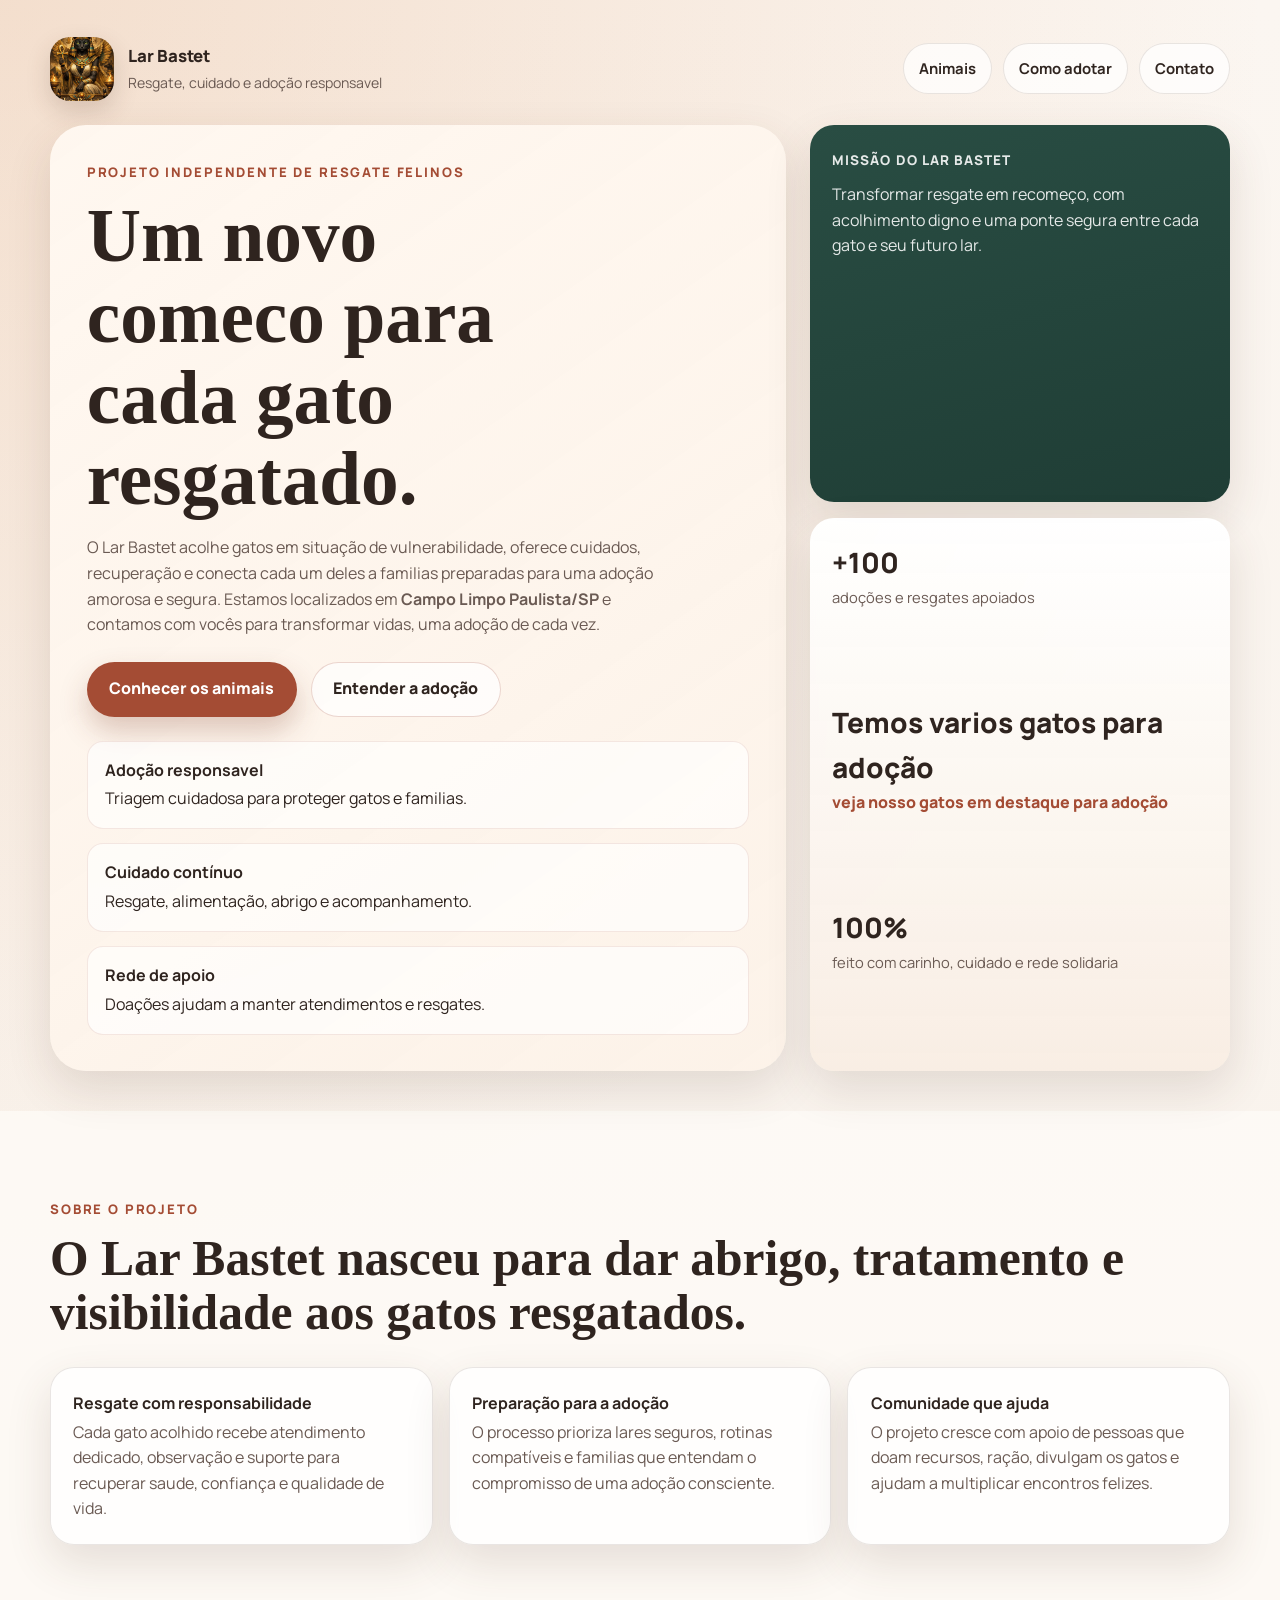
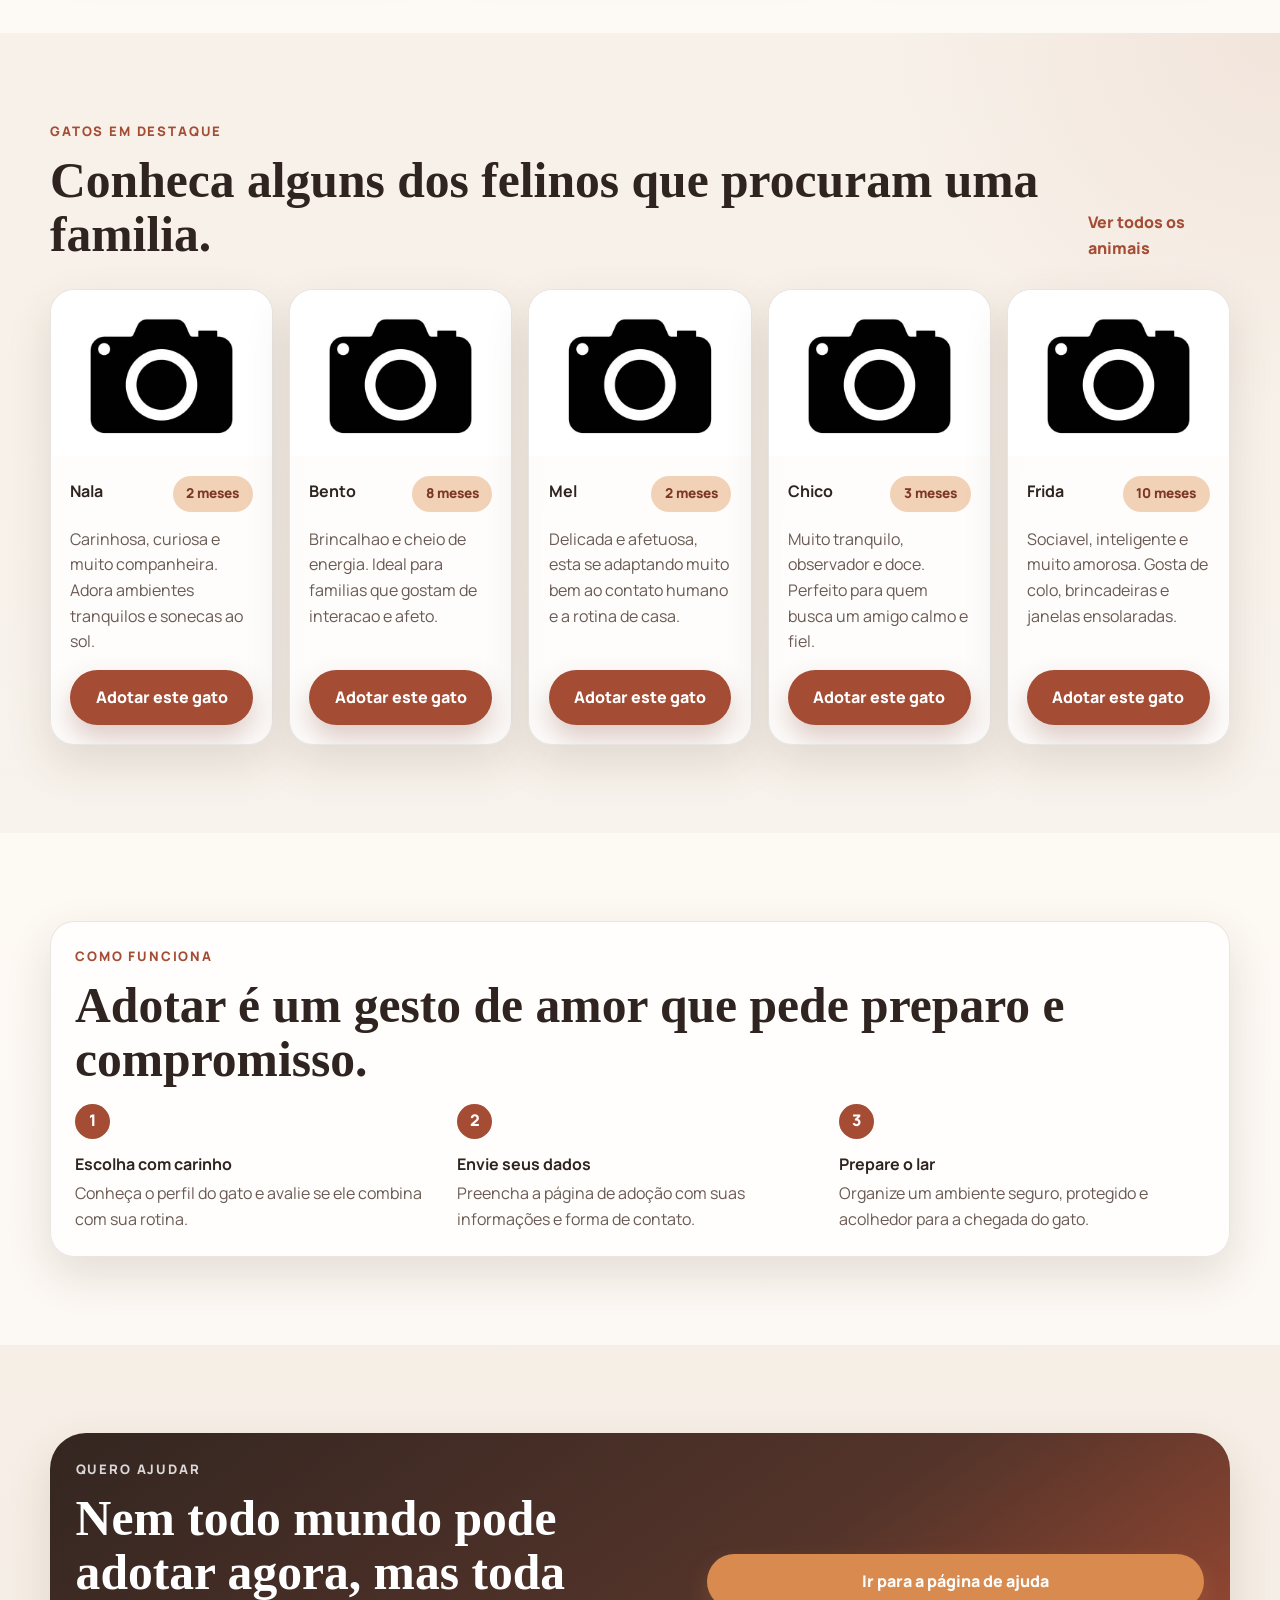
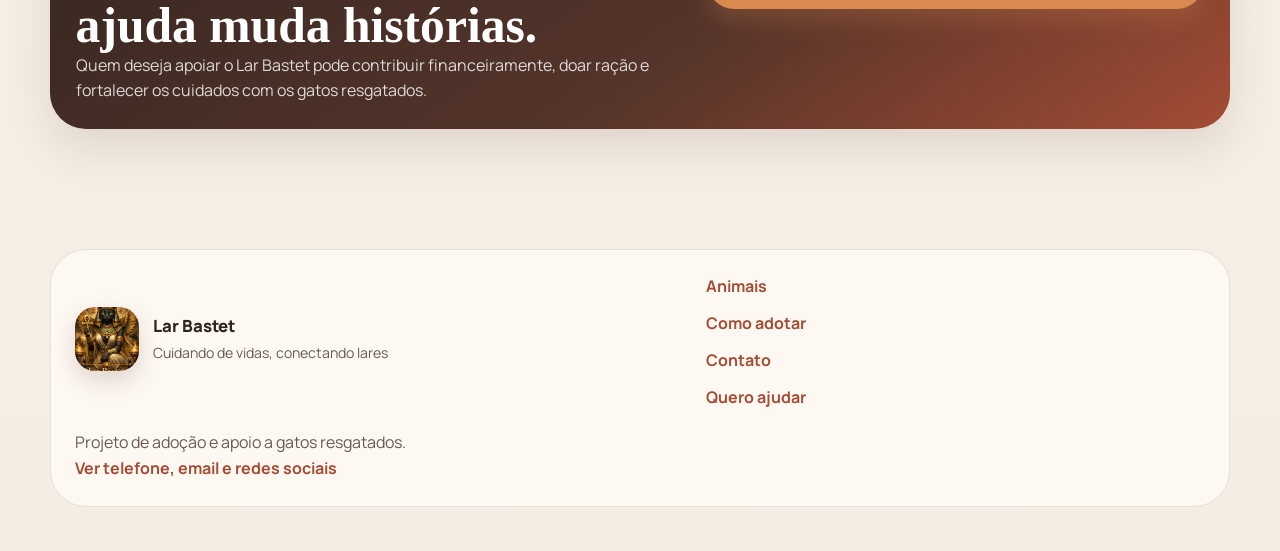
==== commit cd39bdce: "update files from previous semester - Updated migrations - Updated backend" ====
--- a/index.html
+++ b/index.html
@@ -3,11 +3,11 @@
 <head>
   <meta charset="UTF-8">
   <meta name="viewport" content="width=device-width, initial-scale=1.0">
-  <title>Lar Bastet | Adoção responsável de gatos</title>
+  <title>Lar Bastet | Resgate e Adocao de Gatos</title>
   <link rel="icon" type="image/png" sizes="32x32" href="./src/img/logo.jpeg">
   <meta
     name="description"
-    content="Lar Bastet é um projeto de resgate, proteção e adoção responsável de gatos em Campo Limpo Paulista/SP."
+    content="Lar Bastet e um projeto de resgate e adocao responsavel de gatos. Conheca nossos felinos, saiba como adotar e descubra como ajudar."
   >
   <link rel="preconnect" href="https://fonts.googleapis.com">
   <link rel="preconnect" href="https://fonts.gstatic.com" crossorigin>
@@ -15,27 +15,265 @@
     href="https://fonts.googleapis.com/css2?family=Fraunces:wght@600;700&family=Manrope:wght@400;500;600;700;800&display=swap"
     rel="stylesheet"
   >
-  <link
-    href="https://cdn.jsdelivr.net/npm/bootstrap@5.3.3/dist/css/bootstrap.min.css"
-    rel="stylesheet"
-    integrity="sha384-QWTKZyjpPEjISv5WaRU9OFeRpok6YctnYmDr5pNlyT2bRjXh0JMhjY6hW+ALEwIH"
-    crossorigin="anonymous"
-  >
   <link rel="stylesheet" href="./src/css/style.css">
-  <script type="importmap">
-    {
-      "imports": {
-        "react": "https://esm.sh/react@18.3.1",
-        "react/jsx-runtime": "https://esm.sh/react@18.3.1/jsx-runtime",
-        "react-dom": "https://esm.sh/react-dom@18.3.1",
-        "react-dom/client": "https://esm.sh/react-dom@18.3.1/client",
-        "react-bootstrap": "https://esm.sh/react-bootstrap@2.10.10?external=react,react-dom"
-      }
-    }
-  </script>
 </head>
 <body>
-  <div id="root"></div>
-  <script type="module" src="./src/js/app.js"></script>
+  <header class="site-header">
+    <div class="container">
+      <div class="topbar">
+        <a class="brand" href="./index.html" aria-label="Pagina inicial Lar Bastet">
+          <img src="./src/img/logo.jpeg" alt="Logo do projeto Lar Bastet" class="brand-logo">
+          <div class="brand-copy">
+            <strong>Lar Bastet</strong>
+            <span>Resgate, cuidado e adoção responsavel</span>
+          </div>
+        </a>
+
+        <nav class="main-nav" aria-label="Principal">
+          <a href="./animais.html">Animais</a>
+          <a href="./como-adotar.html">Como adotar</a>
+          <a href="./contato.html">Contato</a>
+        </nav>
+      </div>
+
+      <section class="hero">
+        <div class="hero-copy">
+          <p class="eyebrow">Projeto independente de resgate felinos</p>
+          <h1>Um novo comeco para cada gato resgatado.</h1>
+          <p class="hero-text">
+            O Lar Bastet acolhe gatos em situação de vulnerabilidade, oferece cuidados,
+            recuperação e conecta cada um deles a familias preparadas para uma adoção amorosa e segura.
+            Estamos localizados em <strong>Campo Limpo Paulista/SP</strong> e contamos com vocês para transformar vidas, uma adoção de cada vez.
+          </p>
+
+          <div class="hero-actions">
+            <a class="button button-primary" href="./animais.html">Conhecer os animais</a>
+            <a class="button button-secondary" href="./como-adotar.html">Entender a adoção</a>
+          </div>
+
+          <ul class="hero-highlights" aria-label="Destaques do projeto">
+            <li>
+              <strong>Adoção responsavel</strong>
+              <span>Triagem cuidadosa para proteger gatos e familias.</span>
+            </li>
+            <li>
+              <strong>Cuidado contínuo</strong>
+              <span>Resgate, alimentação, abrigo e acompanhamento.</span>
+            </li>
+            <li>
+              <strong>Rede de apoio</strong>
+              <span>Doações ajudam a manter atendimentos e resgates.</span>
+            </li>
+          </ul>
+        </div>
+
+        <aside class="hero-panel">
+          <div class="panel-card panel-card-highlight">
+            <span class="panel-label">Missão do Lar Bastet</span>
+            <p>
+              Transformar resgate em recomeço, com acolhimento digno e
+              uma ponte segura entre cada gato e seu futuro lar.
+            </p>
+          </div>
+
+          <div class="panel-card stats-card">
+            <div>
+              <strong>+100</strong>
+              <span>adoções e resgates apoiados</span>
+            </div>
+            <div>
+              <strong>Temos varios gatos para adoção</strong>
+              <a href="./animais.html" class="text-link">veja nosso gatos em destaque para adoção</a>
+            </div>
+            <div>
+              <strong>100%</strong>
+              <span>feito com carinho, cuidado e rede solidaria</span>
+            </div>
+          </div>
+        </aside>
+      </section>
+    </div>
+  </header>
+
+  <main>
+    <section class="section section-light">
+      <div class="container">
+        <div class="section-heading">
+          <p class="eyebrow">Sobre o projeto</p>
+          <h2>O Lar Bastet nasceu para dar abrigo, tratamento e visibilidade aos gatos resgatados.</h2>
+        </div>
+
+        <div class="about-grid">
+          <article class="about-card">
+            <h3>Resgate com responsabilidade</h3>
+            <p>
+              Cada gato acolhido recebe atendimento dedicado, observação e suporte para recuperar
+              saude, confiança e qualidade de vida.
+            </p>
+          </article>
+
+          <article class="about-card">
+            <h3>Preparação para a adoção</h3>
+            <p>
+              O processo prioriza lares seguros, rotinas compatíveis e familias que entendam
+              o compromisso de uma adoção consciente.
+            </p>
+          </article>
+
+          <article class="about-card">
+            <h3>Comunidade que ajuda</h3>
+            <p>
+              O projeto cresce com apoio de pessoas que doam recursos, ração,
+              divulgam os gatos e ajudam a multiplicar encontros felizes.
+            </p>
+          </article>
+        </div>
+      </div>
+    </section>
+
+    <section class="section featured-section">
+      <div class="container">
+        <div class="section-heading section-heading-inline">
+          <div>
+            <p class="eyebrow">Gatos em destaque</p>
+            <h2>Conheca alguns dos felinos que procuram uma familia.</h2>
+          </div>
+          <a class="text-link" href="./animais.html">Ver todos os animais</a>
+        </div>
+
+        <div class="cat-grid">
+          <article class="cat-card">
+            <img src="./src/img/imagemEx.jpg" alt="Gata Nala disponivel para adocao">
+            <div class="cat-card-content">
+              <div class="cat-card-header">
+                <h3>Nala</h3>
+                <span>2 meses</span>
+              </div>
+              <p>Carinhosa, curiosa e muito companheira. Adora ambientes tranquilos e sonecas ao sol.</p>
+              <a class="button button-primary button-full" href="./como-adotar.html">Adotar este gato</a>
+            </div>
+          </article>
+
+          <article class="cat-card">
+            <img src="./src/img/imagemEx.jpg" alt="Gato Bento disponivel para adocao">
+            <div class="cat-card-content">
+              <div class="cat-card-header">
+                <h3>Bento</h3>
+                <span>8 meses</span>
+              </div>
+              <p>Brincalhao e cheio de energia. Ideal para familias que gostam de interacao e afeto.</p>
+              <a class="button button-primary button-full" href="./como-adotar.html">Adotar este gato</a>
+            </div>
+          </article>
+
+          <article class="cat-card">
+            <img src="./src/img/imagemEx.jpg" alt="Gata Mel disponivel para adocao">
+            <div class="cat-card-content">
+              <div class="cat-card-header">
+                <h3>Mel</h3>
+                <span>2 meses</span>
+              </div>
+              <p>Delicada e afetuosa, esta se adaptando muito bem ao contato humano e a rotina de casa.</p>
+              <a class="button button-primary button-full" href="./como-adotar.html">Adotar este gato</a>
+            </div>
+          </article>
+
+          <article class="cat-card">
+            <img src="./src/img/imagemEx.jpg" alt="Gato Chico disponivel para adocao">
+            <div class="cat-card-content">
+              <div class="cat-card-header">
+                <h3>Chico</h3>
+                <span>3 meses</span>
+              </div>
+              <p>Muito tranquilo, observador e doce. Perfeito para quem busca um amigo calmo e fiel.</p>
+              <a class="button button-primary button-full" href="./como-adotar.html">Adotar este gato</a>
+            </div>
+          </article>
+
+          <article class="cat-card">
+            <img src="./src/img/imagemEx.jpg" alt="Gata Frida disponivel para adocao">
+            <div class="cat-card-content">
+              <div class="cat-card-header">
+                <h3>Frida</h3>
+                <span>10 meses</span>
+              </div>
+              <p>Sociavel, inteligente e muito amorosa. Gosta de colo, brincadeiras e janelas ensolaradas.</p>
+              <a class="button button-primary button-full" href="./como-adotar.html">Adotar este gato</a>
+            </div>
+          </article>
+        </div>
+      </div>
+    </section>
+
+    <section class="section section-light">
+      <div class="container">
+        <div class="adoption-box">
+          <div>
+            <p class="eyebrow">Como funciona</p>
+            <h2>Adotar é um gesto de amor que pede preparo e compromisso.</h2>
+          </div>
+
+          <div class="adoption-steps">
+            <article>
+              <span>1</span>
+              <h3>Escolha com carinho</h3>
+              <p>Conheça o perfil do gato e avalie se ele combina com sua rotina.</p>
+            </article>
+            <article>
+              <span>2</span>
+              <h3>Envie seus dados</h3>
+              <p>Preencha a página de adoção com suas informações e forma de contato.</p>
+            </article>
+            <article>
+              <span>3</span>
+              <h3>Prepare o lar</h3>
+              <p>Organize um ambiente seguro, protegido e acolhedor para a chegada do gato.</p>
+            </article>
+          </div>
+        </div>
+      </div>
+    </section>
+
+    <section class="section support-section">
+      <div class="container support-box">
+        <div>
+          <p class="eyebrow">Quero ajudar</p>
+          <h2>Nem todo mundo pode adotar agora, mas toda ajuda muda histórias.</h2>
+          <p>
+            Quem deseja apoiar o Lar Bastet pode contribuir financeiramente,
+            doar ração e fortalecer os cuidados com os gatos resgatados.
+          </p>
+        </div>
+
+        <a class="button button-accent" href="./quero-ajudar.html">Ir para a página de ajuda</a>
+      </div>
+    </section>
+  </main>
+
+  <footer class="site-footer">
+    <div class="container footer-grid">
+      <div>
+        <a class="brand brand-footer" href="./index.html">
+          <img src="./src/img/logo.jpeg" alt="Logo do Lar Bastet" class="brand-logo">
+          <div class="brand-copy">
+            <strong>Lar Bastet</strong>
+            <span>Cuidando de vidas, conectando lares</span>
+          </div>
+        </a>
+      </div>
+
+      <div class="footer-links">
+        <a href="./animais.html">Animais</a>
+        <a href="./como-adotar.html">Como adotar</a>
+        <a href="./contato.html">Contato</a>
+        <a href="./quero-ajudar.html">Quero ajudar</a>
+      </div>
+
+      <div class="footer-contact">
+        <p>Projeto de adoção e apoio a gatos resgatados.</p>
+        <a href="./contato.html">Ver telefone, email e redes sociais</a>
+      </div>
+    </div>
+  </footer>
 </body>
 </html>
--- a/src/css/style.css
+++ b/src/css/style.css
@@ -1,195 +1,619 @@
 :root {
-  --bg: #050407;
-  --surface: rgba(18, 14, 24, 0.9);
-  --surface-strong: rgba(31, 24, 38, 0.98);
-  --text: #fbf8f2;
-  --text-soft: #cfc2d2;
-  --primary: #8f1d38;
-  --primary-dark: #641629;
-  --mystic: #6f3a8f;
-  --accent: #d6a34a;
-  --line: rgba(214, 163, 74, 0.2);
-  --shadow: 0 22px 58px rgba(0, 0, 0, 0.45);
-}
-
-html { scroll-behavior: smooth; }
+  --bg: #f8f2eb;
+  --surface: #fffaf5;
+  --surface-strong: #fff;
+  --surface-muted: #f1e6db;
+  --text: #2f241f;
+  --text-soft: #6a5a53;
+  --line: rgba(79, 52, 38, 0.12);
+  --primary: #a44c34;
+  --primary-dark: #7d3725;
+  --accent: #d98b4f;
+  --accent-soft: #f1d2b7;
+  --success: #294d43;
+  --shadow: 0 18px 45px rgba(86, 55, 42, 0.14);
+  --radius-sm: 16px;
+  --radius-md: 24px;
+  --radius-lg: 36px;
+  --container: 1180px;
+}
+
+* {
+  box-sizing: border-box;
+  margin: 0;
+  padding: 0;
+}
+
+html {
+  scroll-behavior: smooth;
+}
 
 body {
   min-width: 320px;
   background:
-    linear-gradient(115deg, rgba(214, 163, 74, 0.06) 0 1px, transparent 1px 24%),
-    linear-gradient(180deg, #050407 0%, #0c0710 42%, #050407 100%);
+    radial-gradient(circle at top left, rgba(217, 139, 79, 0.22), transparent 32%),
+    linear-gradient(180deg, #fbf6f1 0%, #f5ede4 100%);
   color: var(--text);
   font-family: "Manrope", sans-serif;
   line-height: 1.6;
 }
 
-body::before {
-  position: fixed;
-  z-index: -1;
-  inset: 0;
-  content: "";
-  pointer-events: none;
-  background-image:
-    radial-gradient(circle, rgba(214, 163, 74, 0.75) 0 1px, transparent 1.5px),
-    linear-gradient(140deg, transparent 0 38%, rgba(151, 89, 188, 0.16) 38.2% 38.6%, transparent 39% 100%);
-  background-size: 120px 120px, 260px 260px;
-  opacity: 0.28;
-  mask-image: linear-gradient(to bottom, #000, transparent 78%);
-}
-
-a { color: inherit; text-decoration: none; }
-img { display: block; max-width: 100%; }
-h1, h2 { font-family: "Fraunces", serif; line-height: 1.08; }
-h1 { color: #fff; font-size: clamp(2.5rem, 5vw, 4.2rem); }
-h2 { color: #fff; font-size: clamp(2rem, 3.5vw, 2.8rem); }
-h3, .card-title { color: #fff; font-size: 1rem; font-weight: 800; }
+img {
+  display: block;
+  max-width: 100%;
+}
+
+a {
+  color: inherit;
+  text-decoration: none;
+}
+
+button,
+input,
+textarea {
+  font: inherit;
+}
+
+.container {
+  width: min(calc(100% - 2rem), var(--container));
+  margin: 0 auto;
+}
 
 .site-header {
-  position: sticky;
-  top: 0;
-  z-index: 20;
-  min-height: 78px;
-  border-bottom: 1px solid rgba(214, 163, 74, 0.12);
-  background: rgba(5, 4, 7, 0.82);
-  backdrop-filter: blur(18px);
-}
-
-.brand { display: inline-flex; align-items: center; gap: 0.85rem; color: #fff; }
-.brand:hover { color: #fff; }
-.brand-logo { width: 54px; height: 54px; border: 1px solid rgba(214, 163, 74, 0.42); border-radius: 8px; object-fit: cover; box-shadow: 0 0 34px rgba(214, 163, 74, 0.16); }
-.brand-copy { display: flex; flex-direction: column; line-height: 1.25; }
-.brand-copy strong { font-size: 1.05rem; font-weight: 800; }
-.brand-copy small { color: var(--text-soft); font-size: 0.78rem; }
-.nav-toggle { border-color: rgba(214, 163, 74, 0.42); }
-.nav-toggle:focus { box-shadow: 0 0 0 0.2rem rgba(214, 163, 74, 0.18); }
-.nav-toggle .navbar-toggler-icon { filter: invert(1); }
-.main-nav .nav-link { border: 1px solid transparent; border-radius: 999px; color: var(--text-soft); font-size: 0.88rem; font-weight: 800; padding: 0.55rem 0.85rem; }
-.main-nav .nav-link:hover, .main-nav .nav-link:focus, .main-nav .nav-link.is-active { border-color: rgba(214, 163, 74, 0.45); background: rgba(143, 29, 56, 0.28); color: #fff; }
-
-.section { padding: 4.5rem 0; }
-.section-light { background: rgba(214, 163, 74, 0.035); }
-.section-screen { scroll-margin-top: 5.75rem; }
-.hero-section { padding: 1.75rem 0 4.5rem; }
-.featured-section { background: linear-gradient(180deg, rgba(143, 29, 56, 0.08), rgba(5, 4, 7, 0.18)), rgba(5, 4, 7, 0.38); }
-.section-heading { margin-bottom: 1.5rem; }
-.eyebrow { margin-bottom: 0.75rem; color: var(--accent); font-size: 0.76rem; font-weight: 900; letter-spacing: 0.13em; text-transform: uppercase; }
-.hero-text, .card-text, .adoption-step p, .support-box p, .footer-contact p { color: var(--text-soft); }
-.hero-text { max-width: 62ch; margin-top: 1rem; }
-.hero-text strong { color: #fff; }
-
-.hero-copy {
-  position: relative;
+  padding: 1rem 0 2.5rem;
+}
+
+.topbar {
   display: flex;
   flex-direction: column;
-  justify-content: center;
-  min-height: clamp(480px, 64vh, 680px);
-  overflow: hidden;
-  padding: clamp(1.5rem, 4vw, 2.75rem);
-  border: 1px solid rgba(214, 163, 74, 0.24);
-  border-radius: 8px;
-  background-image:
-    linear-gradient(90deg, rgba(7, 5, 10, 0.96) 0%, rgba(12, 7, 15, 0.84) 52%, rgba(12, 7, 15, 0.52) 100%),
-    url("../img/logo.jpeg");
-  background-position: center, right center;
-  background-size: cover;
+  gap: 1rem;
+  padding: 1rem 0 1.5rem;
+}
+
+.brand {
+  display: inline-flex;
+  align-items: center;
+  gap: 0.9rem;
+  width: fit-content;
+}
+
+.brand-logo {
+  width: 64px;
+  height: 64px;
+  border-radius: 20px;
+  object-fit: cover;
+  box-shadow: 0 10px 24px rgba(84, 50, 34, 0.18);
+}
+
+.brand-copy {
+  display: flex;
+  flex-direction: column;
+  gap: 0.1rem;
+}
+
+.brand-copy strong {
+  font-size: 1.05rem;
+  font-weight: 800;
+}
+
+.brand-copy span {
+  color: var(--text-soft);
+  font-size: 0.88rem;
+}
+
+.main-nav {
+  display: grid;
+  grid-template-columns: repeat(3, minmax(0, 1fr));
+  gap: 0.65rem;
+}
+
+.main-nav a {
+  border: 1px solid var(--line);
+  border-radius: 999px;
+  background: rgba(255, 255, 255, 0.72);
+  padding: 0.8rem 0.95rem;
+  text-align: center;
+  font-size: 0.93rem;
+  font-weight: 700;
+  transition: transform 0.25s ease, background-color 0.25s ease, border-color 0.25s ease;
+}
+
+.main-nav a:hover,
+.main-nav a:focus-visible {
+  background: var(--surface-strong);
+  border-color: rgba(164, 76, 52, 0.3);
+  transform: translateY(-2px);
+}
+
+.hero {
+  display: grid;
+  gap: 1.5rem;
+}
+
+.hero-copy,
+.hero-panel {
+  border-radius: var(--radius-lg);
+  backdrop-filter: blur(6px);
+}
+
+.hero-copy {
+  padding: 1.75rem;
+  background: linear-gradient(145deg, rgba(255, 248, 241, 0.95), rgba(252, 242, 232, 0.88));
   box-shadow: var(--shadow);
 }
 
-.hero-copy::before, .support-box::before {
-  position: absolute;
-  inset: 1rem;
-  content: "";
-  border: 1px solid rgba(214, 163, 74, 0.12);
-  border-radius: 8px;
-  pointer-events: none;
-}
-.hero-copy > * { position: relative; z-index: 1; }
+.eyebrow {
+  margin-bottom: 0.75rem;
+  color: var(--primary);
+  font-size: 0.82rem;
+  font-weight: 800;
+  letter-spacing: 0.14em;
+  text-transform: uppercase;
+}
+
+h1,
+h2 {
+  font-family: "Fraunces", serif;
+  line-height: 1.08;
+}
+
+h1 {
+  font-size: clamp(2.3rem, 6vw, 4.7rem);
+  max-width: 11ch;
+}
+
+h2 {
+  font-size: clamp(1.8rem, 5vw, 3.1rem);
+}
+
+.hero-text,
+.section-heading p:last-child,
+.about-card p,
+.cat-card p,
+.adoption-steps p,
+.support-box p,
+.footer-contact p,
+.page-panel p,
+.contact-card p,
+.donation-card p,
+.form-card p {
+  color: var(--text-soft);
+}
+
+.hero-text {
+  max-width: 60ch;
+  margin-top: 1rem;
+  font-size: 1rem;
+}
+
+.hero-actions {
+  display: flex;
+  flex-direction: column;
+  gap: 0.85rem;
+  margin-top: 1.5rem;
+}
 
 .button {
   display: inline-flex;
   align-items: center;
   justify-content: center;
-  min-height: 3.1rem;
+  min-height: 3.25rem;
   border-radius: 999px;
-  padding: 0.75rem 1.25rem;
-  font-weight: 900;
-  transition: transform .2s ease, box-shadow .2s ease, background-color .2s ease;
-}
-.button:hover, .button:focus-visible { transform: translateY(-2px); }
-.button-primary { border-color: transparent; background: linear-gradient(135deg, var(--primary), var(--mystic)); color: #fff; box-shadow: 0 16px 34px rgba(143, 29, 56, 0.32); }
-.button-primary:hover, .button-primary:focus { border-color: rgba(214, 163, 74, 0.4); background: linear-gradient(135deg, var(--primary-dark), var(--primary)); color: #fff; }
-.button-ghost { border-color: rgba(214, 163, 74, 0.65); background: transparent; color: #fff; }
-.button-ghost:hover, .button-ghost:focus { border-color: var(--accent); background: rgba(214, 163, 74, 0.1); color: #fff; }
-.button-accent { border-color: rgba(214, 163, 74, 0.7); background: var(--accent); color: #170d18; box-shadow: 0 14px 30px rgba(214, 163, 74, 0.2); }
-.button-accent:hover, .button-accent:focus { background: #edbd63; color: #170d18; }
-
-.hero-panel { display: grid; gap: 1rem; }
-.panel-card, .about-card, .cat-card, .vibe-card, .form-card, .donation-card, .contact-card, .adoption-box { border-color: var(--line); border-radius: 8px; background: var(--surface); box-shadow: var(--shadow); }
-.panel-card { flex: 1; }
-.panel-card-highlight { background: linear-gradient(160deg, #2a142d, #140d18 72%); }
-.panel-label { display: block; margin-bottom: .65rem; color: var(--accent); font-size: .78rem; font-weight: 900; letter-spacing: .08em; text-transform: uppercase; }
-.stats-card { background: rgba(17, 13, 22, 0.92); }
-.stats-card strong { display: block; color: #fff; font-size: 1.42rem; line-height: 1.1; }
-.stats-card span { color: var(--text-soft); font-size: .9rem; }
-
-.about-card, .vibe-card, .contact-card, .donation-card { transition: transform .2s ease, border-color .2s ease, background-color .2s ease; }
-.about-card:hover, .vibe-card:hover, .contact-card:hover, .donation-card:hover { border-color: rgba(214, 163, 74, 0.44); background: var(--surface-strong); transform: translateY(-3px); }
-.vibe-card .card-title { display: inline-block; border-bottom: 1px solid rgba(214, 163, 74, 0.35); padding-bottom: .35rem; }
-
-.cat-card { overflow: hidden; }
-.cat-card .card-img-top { aspect-ratio: 4 / 3; background: #130d18; object-fit: cover; }
-.cat-card-content { display: flex; flex: 1; flex-direction: column; gap: .9rem; }
-.cat-age, .cat-vibe { display: inline-flex; align-items: center; width: fit-content; border-radius: 999px; padding: .38rem .62rem; font-size: .76rem; font-weight: 900; white-space: nowrap; }
-.cat-age { border: 1px solid rgba(214, 163, 74, 0.32); background: rgba(214, 163, 74, 0.14); color: #f7dfb5; }
-.cat-vibe { border: 1px solid rgba(151, 89, 188, 0.34); background: rgba(111, 58, 143, 0.18); color: #ead8f3; }
-.cat-card-state { min-height: 260px; }
-.animals-adoption-link { min-width: min(100%, 220px); }
-
-.adoption-box { padding: 1.5rem; }
-.adoption-step { height: 100%; padding-top: .25rem; }
-.adoption-step span { display: inline-flex; align-items: center; justify-content: center; width: 2.2rem; height: 2.2rem; margin-bottom: .75rem; border: 1px solid rgba(214, 163, 74, 0.44); border-radius: 999px; background: linear-gradient(135deg, var(--primary), var(--mystic)); color: #fff; font-weight: 900; }
-.adoption-step h3 { margin-bottom: .2rem; }
-
-.form-card { display: flex; flex-direction: column; gap: 1rem; padding: 1.5rem; }
-.form-card .form-label { color: #fff; font-weight: 800; }
-.form-card .form-control { border-color: rgba(214, 163, 74, 0.22); background: #201b26; color: var(--text); padding: .8rem 1rem; }
-.form-card .form-control::placeholder { color: rgba(207, 194, 210, 0.66); }
-.form-card .form-control:focus { border-color: rgba(214, 163, 74, 0.68); background: #282130; color: var(--text); box-shadow: 0 0 0 .25rem rgba(143, 29, 56, 0.22); }
-.form-feedback { border: 1px solid rgba(47, 143, 131, .38); border-radius: 8px; background: rgba(47, 143, 131, .13); padding: .9rem 1rem; color: #d9fff8; }
-
-.support-section { padding-top: 0; }
-.support-box { position: relative; overflow: hidden; padding: clamp(1.5rem, 3vw, 2.25rem); border: 1px solid rgba(214, 163, 74, .26); border-radius: 8px; background: linear-gradient(135deg, #140d18, #42172a 58%, #6f3a8f 100%); box-shadow: var(--shadow); }
-.support-box > .row { position: relative; z-index: 1; }
-.support-box .eyebrow, .support-box p { color: rgba(255, 255, 255, .84); }
-.support-box .donation-card { border-color: rgba(214, 163, 74, .16); background: rgba(5, 4, 7, .34); box-shadow: none; }
-
-.contact-section { padding-bottom: 5rem; }
-.contact-card a, .footer-links .nav-link, .footer-contact a { color: var(--accent); font-weight: 800; }
-.site-footer { padding: 0 0 2.75rem; }
-.footer-grid { padding: 1.5rem; border: 1px solid var(--line); border-radius: 8px; background: rgba(12, 8, 15, .9); }
-.footer-links .nav-link:hover, .footer-links .nav-link:focus { color: #fff; }
-.footer-contact p { margin-bottom: .45rem; }
-
-.reveal { opacity: 0; transform: translateY(24px); transition: opacity .65s ease, transform .65s cubic-bezier(.22, 1, .36, 1); }
-.reveal.is-visible { opacity: 1; transform: translateY(0); }
-
-@media (max-width: 767.98px) {
-  .site-header .container { padding-top: .6rem; padding-bottom: .6rem; }
-  .main-nav { padding-top: .75rem; }
-  .main-nav .nav-link { margin-top: .35rem; text-align: center; }
-  .section { padding: 3.5rem 0; }
-  .hero-section { padding-top: 1rem; }
-}
-
-@media (max-width: 420px) {
-  .brand-copy small { display: none; }
-  .brand-logo { width: 48px; height: 48px; }
-  .hero-copy { min-height: auto; }
-}
-
-@media (prefers-reduced-motion: reduce) {
-  html { scroll-behavior: auto; }
-  *, *::before, *::after { animation-duration: .01ms !important; animation-iteration-count: 1 !important; scroll-behavior: auto !important; transition-duration: .01ms !important; }
-  .reveal { opacity: 1; transform: none; }
-}
+  padding: 0.85rem 1.35rem;
+  border: 1px solid transparent;
+  font-weight: 800;
+  transition: transform 0.25s ease, box-shadow 0.25s ease, background-color 0.25s ease;
+}
+
+.button:hover,
+.button:focus-visible {
+  transform: translateY(-2px);
+}
+
+.button-primary {
+  background: var(--primary);
+  color: #fff;
+  box-shadow: 0 14px 28px rgba(125, 55, 37, 0.25);
+}
+
+.button-primary:hover,
+.button-primary:focus-visible {
+  background: var(--primary-dark);
+}
+
+.button-secondary {
+  border-color: rgba(164, 76, 52, 0.22);
+  background: rgba(255, 255, 255, 0.7);
+  color: var(--text);
+}
+
+.button-accent {
+  background: var(--accent);
+  color: #fff;
+  box-shadow: 0 12px 24px rgba(217, 139, 79, 0.24);
+}
+
+.button-full {
+  width: 100%;
+}
+
+.hero-highlights {
+  display: grid;
+  gap: 0.9rem;
+  margin-top: 1.5rem;
+  list-style: none;
+}
+
+.hero-highlights li {
+  padding: 1rem 1.1rem;
+  border: 1px solid rgba(164, 76, 52, 0.12);
+  border-radius: var(--radius-sm);
+  background: rgba(255, 255, 255, 0.64);
+}
+
+.hero-highlights strong,
+.cat-card h3,
+.about-card h3,
+.adoption-steps h3,
+.contact-card h3,
+.donation-card h3,
+.form-card h3 {
+  display: block;
+  margin-bottom: 0.2rem;
+  font-size: 1rem;
+}
+
+.hero-panel {
+  display: grid;
+  gap: 1rem;
+}
+
+.panel-card {
+  padding: 1.4rem;
+  border-radius: var(--radius-md);
+  box-shadow: var(--shadow);
+}
+
+.panel-card-highlight {
+  background: linear-gradient(165deg, var(--success), #1f3d35);
+  color: #fff;
+}
+
+.panel-card-highlight p,
+.panel-card-highlight .panel-label {
+  color: rgba(255, 255, 255, 0.88);
+}
+
+.panel-label {
+  display: inline-block;
+  margin-bottom: 0.65rem;
+  font-size: 0.84rem;
+  font-weight: 800;
+  letter-spacing: 0.08em;
+  text-transform: uppercase;
+}
+
+.stats-card {
+  display: grid;
+  gap: 1rem;
+  background: linear-gradient(180deg, rgba(255, 255, 255, 0.96), rgba(248, 237, 226, 0.9));
+}
+
+.stats-card strong {
+  display: block;
+  font-size: 1.75rem;
+  font-weight: 800;
+}
+
+.stats-card span {
+  color: var(--text-soft);
+  font-size: 0.92rem;
+}
+
+.section {
+  padding: 4rem 0;
+}
+
+.section-light {
+  background: rgba(255, 252, 248, 0.72);
+}
+
+.section-heading {
+  margin-bottom: 1.75rem;
+}
+
+.section-heading-inline {
+  display: flex;
+  flex-direction: column;
+  gap: 1rem;
+}
+
+.text-link {
+  width: fit-content;
+  color: var(--primary);
+  font-weight: 800;
+}
+
+.about-grid,
+.cat-grid,
+.adoption-steps,
+.contact-grid,
+.donation-grid {
+  display: grid;
+  gap: 1rem;
+}
+
+.about-card,
+.cat-card,
+.adoption-box,
+.page-panel,
+.contact-card,
+.donation-card,
+.form-card {
+  border: 1px solid var(--line);
+  border-radius: var(--radius-md);
+  background: rgba(255, 255, 255, 0.82);
+  box-shadow: var(--shadow);
+}
+
+.about-card {
+  padding: 1.4rem;
+}
+
+.featured-section {
+  background:
+    radial-gradient(circle at right top, rgba(169, 87, 58, 0.08), transparent 26%),
+    linear-gradient(180deg, rgba(245, 235, 224, 0.2), rgba(248, 244, 238, 0.65));
+}
+
+.cat-card {
+  overflow: hidden;
+  display: flex;
+  flex-direction: column;
+}
+
+.cat-card img {
+  width: 100%;
+  aspect-ratio: 4 / 3;
+  object-fit: cover;
+}
+
+.cat-card-content {
+  display: flex;
+  flex-direction: column;
+  gap: 0.95rem;
+  padding: 1.2rem;
+  flex: 1;
+}
+
+.cat-card-content .button {
+  margin-top: auto;
+}
+
+.cat-card-header {
+  display: flex;
+  align-items: center;
+  justify-content: space-between;
+  gap: 0.75rem;
+}
+
+.cat-card-header span {
+  border-radius: 999px;
+  background: var(--accent-soft);
+  padding: 0.45rem 0.85rem;
+  font-size: 0.85rem;
+  font-weight: 800;
+  color: var(--primary-dark);
+}
+
+.adoption-box {
+  padding: 1.5rem;
+}
+
+.adoption-steps article {
+  padding-top: 1.1rem;
+}
+
+.adoption-steps span {
+  display: inline-flex;
+  align-items: center;
+  justify-content: center;
+  width: 2.2rem;
+  height: 2.2rem;
+  margin-bottom: 0.85rem;
+  border-radius: 999px;
+  background: var(--primary);
+  color: #fff;
+  font-weight: 800;
+}
+
+.support-section {
+  padding-top: 0;
+}
+
+.support-box {
+  display: grid;
+  gap: 1.5rem;
+  padding: 1.6rem;
+  border-radius: var(--radius-lg);
+  background: linear-gradient(145deg, #342621, #54342a 58%, #a44c34 100%);
+  color: #fff;
+  box-shadow: var(--shadow);
+}
+
+.support-box .eyebrow,
+.support-box p {
+  color: rgba(255, 255, 255, 0.82);
+}
+
+.site-footer {
+  padding: 2rem 0 2.8rem;
+}
+
+.footer-grid {
+  display: grid;
+  gap: 1.25rem;
+  padding: 1.5rem;
+  border: 1px solid var(--line);
+  border-radius: var(--radius-lg);
+  background: rgba(255, 250, 245, 0.88);
+}
+
+.brand-footer .brand-copy span {
+  color: var(--text-soft);
+}
+
+.footer-links {
+  display: grid;
+  gap: 0.7rem;
+}
+
+.footer-links a,
+.footer-contact a {
+  color: var(--primary);
+  font-weight: 700;
+}
+
+.page-main {
+  padding-bottom: 3rem;
+}
+
+.page-hero {
+  padding: 1rem 0 2rem;
+}
+
+.page-panel,
+.form-card,
+.donation-card,
+.contact-card {
+  padding: 1.4rem;
+}
+
+.page-panel {
+  display: grid;
+  gap: 1.2rem;
+}
+
+.contact-list,
+.simple-list {
+  display: grid;
+  gap: 0.7rem;
+  list-style: none;
+}
+
+.simple-list li,
+.contact-list li {
+  color: var(--text-soft);
+}
+
+.form-grid {
+  display: grid;
+  gap: 1rem;
+}
+
+.field {
+  display: grid;
+  gap: 0.45rem;
+}
+
+.field label {
+  font-weight: 700;
+}
+
+.field input,
+.field textarea {
+  width: 100%;
+  border: 1px solid rgba(79, 52, 38, 0.16);
+  border-radius: 18px;
+  background: #fff;
+  padding: 0.95rem 1rem;
+  color: var(--text);
+}
+
+.field textarea {
+  min-height: 140px;
+  resize: vertical;
+}
+
+.help-note {
+  font-size: 0.92rem;
+  color: var(--text-soft);
+}
+
+@media (min-width: 700px) {
+  .site-header {
+    padding-top: 1.3rem;
+  }
+
+  .hero-actions {
+    flex-direction: row;
+    flex-wrap: wrap;
+  }
+
+  .about-grid,
+  .contact-grid,
+  .donation-grid {
+    grid-template-columns: repeat(2, minmax(0, 1fr));
+  }
+
+  .cat-grid {
+    grid-template-columns: repeat(2, minmax(0, 1fr));
+  }
+
+  .adoption-steps {
+    grid-template-columns: repeat(3, minmax(0, 1fr));
+  }
+}
+
+@media (min-width: 960px) {
+  .topbar {
+    flex-direction: row;
+    align-items: center;
+    justify-content: space-between;
+  }
+
+  .main-nav {
+    width: auto;
+    grid-template-columns: repeat(3, auto);
+  }
+
+  .hero {
+    grid-template-columns: minmax(0, 1.4fr) minmax(320px, 0.8fr);
+    align-items: stretch;
+  }
+
+  .hero-copy {
+    padding: 2.3rem;
+  }
+
+  .section {
+    padding: 5.5rem 0;
+  }
+
+  .section-heading-inline {
+    flex-direction: row;
+    align-items: end;
+    justify-content: space-between;
+  }
+
+  .about-grid {
+    grid-template-columns: repeat(3, minmax(0, 1fr));
+  }
+
+  .cat-grid {
+    grid-template-columns: repeat(3, minmax(0, 1fr));
+  }
+
+  .support-box,
+  .footer-grid,
+  .page-panel {
+    grid-template-columns: 1.1fr 0.9fr;
+    align-items: center;
+  }
+}
+
+@media (min-width: 1180px) {
+  .cat-grid {
+    grid-template-columns: repeat(5, minmax(0, 1fr));
+  }
+}
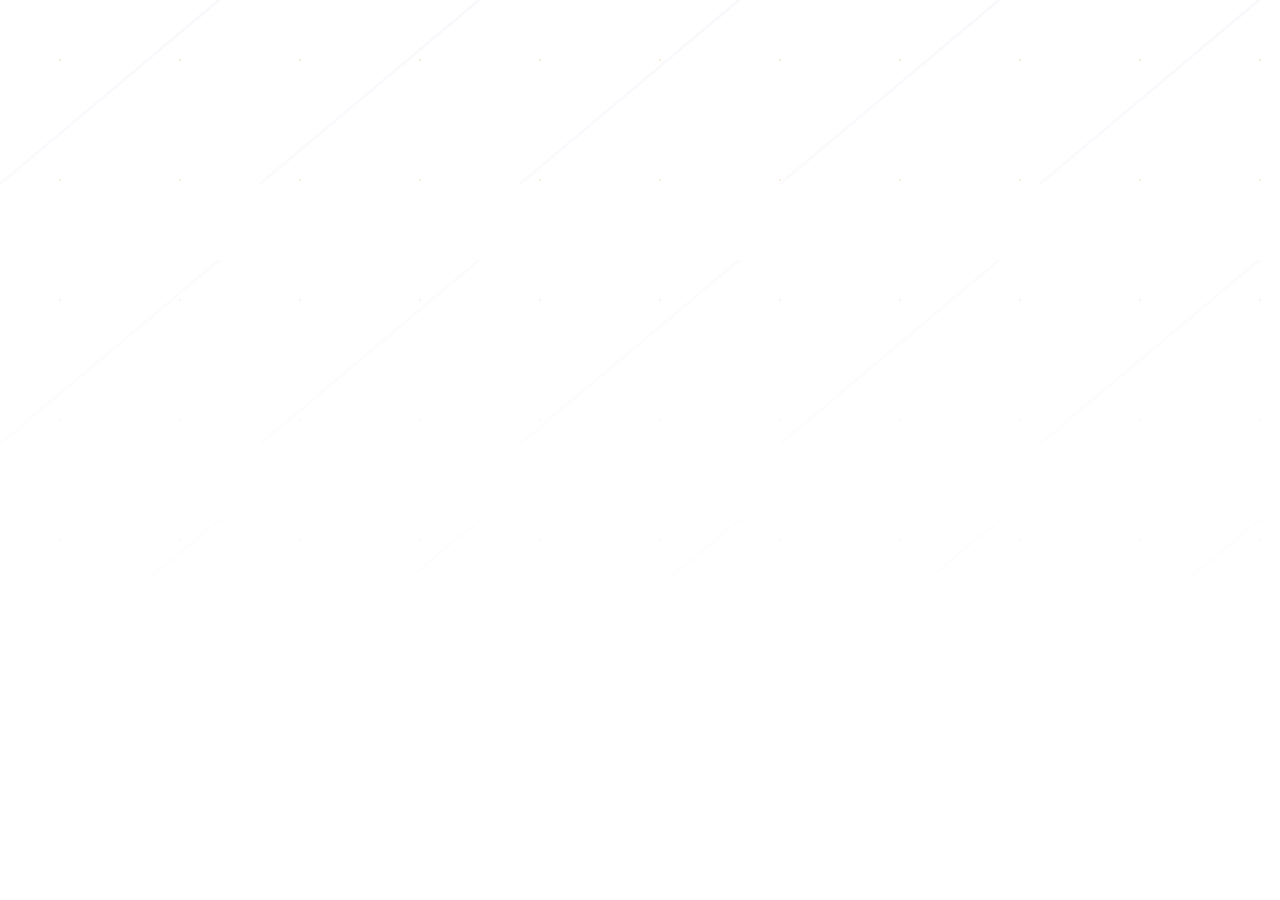
==== commit 82a083b3: "Revert "user interface add"" ====
--- a/index.html
+++ b/index.html
@@ -3,11 +3,11 @@
 <head>
   <meta charset="UTF-8">
   <meta name="viewport" content="width=device-width, initial-scale=1.0">
-  <title>Lar Bastet | Resgate e Adocao de Gatos</title>
+  <title>Lar Bastet | Adoção responsável de gatos</title>
   <link rel="icon" type="image/png" sizes="32x32" href="./src/img/logo.jpeg">
   <meta
     name="description"
-    content="Lar Bastet e um projeto de resgate e adocao responsavel de gatos. Conheca nossos felinos, saiba como adotar e descubra como ajudar."
+    content="Lar Bastet é um projeto de resgate, proteção e adoção responsável de gatos em Campo Limpo Paulista/SP."
   >
   <link rel="preconnect" href="https://fonts.googleapis.com">
   <link rel="preconnect" href="https://fonts.gstatic.com" crossorigin>
@@ -15,265 +15,27 @@
     href="https://fonts.googleapis.com/css2?family=Fraunces:wght@600;700&family=Manrope:wght@400;500;600;700;800&display=swap"
     rel="stylesheet"
   >
+  <link
+    href="https://cdn.jsdelivr.net/npm/bootstrap@5.3.3/dist/css/bootstrap.min.css"
+    rel="stylesheet"
+    integrity="sha384-QWTKZyjpPEjISv5WaRU9OFeRpok6YctnYmDr5pNlyT2bRjXh0JMhjY6hW+ALEwIH"
+    crossorigin="anonymous"
+  >
   <link rel="stylesheet" href="./src/css/style.css">
+  <script type="importmap">
+    {
+      "imports": {
+        "react": "https://esm.sh/react@18.3.1",
+        "react/jsx-runtime": "https://esm.sh/react@18.3.1/jsx-runtime",
+        "react-dom": "https://esm.sh/react-dom@18.3.1",
+        "react-dom/client": "https://esm.sh/react-dom@18.3.1/client",
+        "react-bootstrap": "https://esm.sh/react-bootstrap@2.10.10?external=react,react-dom"
+      }
+    }
+  </script>
 </head>
 <body>
-  <header class="site-header">
-    <div class="container">
-      <div class="topbar">
-        <a class="brand" href="./index.html" aria-label="Pagina inicial Lar Bastet">
-          <img src="./src/img/logo.jpeg" alt="Logo do projeto Lar Bastet" class="brand-logo">
-          <div class="brand-copy">
-            <strong>Lar Bastet</strong>
-            <span>Resgate, cuidado e adoção responsavel</span>
-          </div>
-        </a>
-
-        <nav class="main-nav" aria-label="Principal">
-          <a href="./animais.html">Animais</a>
-          <a href="./como-adotar.html">Como adotar</a>
-          <a href="./contato.html">Contato</a>
-        </nav>
-      </div>
-
-      <section class="hero">
-        <div class="hero-copy">
-          <p class="eyebrow">Projeto independente de resgate felinos</p>
-          <h1>Um novo comeco para cada gato resgatado.</h1>
-          <p class="hero-text">
-            O Lar Bastet acolhe gatos em situação de vulnerabilidade, oferece cuidados,
-            recuperação e conecta cada um deles a familias preparadas para uma adoção amorosa e segura.
-            Estamos localizados em <strong>Campo Limpo Paulista/SP</strong> e contamos com vocês para transformar vidas, uma adoção de cada vez.
-          </p>
-
-          <div class="hero-actions">
-            <a class="button button-primary" href="./animais.html">Conhecer os animais</a>
-            <a class="button button-secondary" href="./como-adotar.html">Entender a adoção</a>
-          </div>
-
-          <ul class="hero-highlights" aria-label="Destaques do projeto">
-            <li>
-              <strong>Adoção responsavel</strong>
-              <span>Triagem cuidadosa para proteger gatos e familias.</span>
-            </li>
-            <li>
-              <strong>Cuidado contínuo</strong>
-              <span>Resgate, alimentação, abrigo e acompanhamento.</span>
-            </li>
-            <li>
-              <strong>Rede de apoio</strong>
-              <span>Doações ajudam a manter atendimentos e resgates.</span>
-            </li>
-          </ul>
-        </div>
-
-        <aside class="hero-panel">
-          <div class="panel-card panel-card-highlight">
-            <span class="panel-label">Missão do Lar Bastet</span>
-            <p>
-              Transformar resgate em recomeço, com acolhimento digno e
-              uma ponte segura entre cada gato e seu futuro lar.
-            </p>
-          </div>
-
-          <div class="panel-card stats-card">
-            <div>
-              <strong>+100</strong>
-              <span>adoções e resgates apoiados</span>
-            </div>
-            <div>
-              <strong>Temos varios gatos para adoção</strong>
-              <a href="./animais.html" class="text-link">veja nosso gatos em destaque para adoção</a>
-            </div>
-            <div>
-              <strong>100%</strong>
-              <span>feito com carinho, cuidado e rede solidaria</span>
-            </div>
-          </div>
-        </aside>
-      </section>
-    </div>
-  </header>
-
-  <main>
-    <section class="section section-light">
-      <div class="container">
-        <div class="section-heading">
-          <p class="eyebrow">Sobre o projeto</p>
-          <h2>O Lar Bastet nasceu para dar abrigo, tratamento e visibilidade aos gatos resgatados.</h2>
-        </div>
-
-        <div class="about-grid">
-          <article class="about-card">
-            <h3>Resgate com responsabilidade</h3>
-            <p>
-              Cada gato acolhido recebe atendimento dedicado, observação e suporte para recuperar
-              saude, confiança e qualidade de vida.
-            </p>
-          </article>
-
-          <article class="about-card">
-            <h3>Preparação para a adoção</h3>
-            <p>
-              O processo prioriza lares seguros, rotinas compatíveis e familias que entendam
-              o compromisso de uma adoção consciente.
-            </p>
-          </article>
-
-          <article class="about-card">
-            <h3>Comunidade que ajuda</h3>
-            <p>
-              O projeto cresce com apoio de pessoas que doam recursos, ração,
-              divulgam os gatos e ajudam a multiplicar encontros felizes.
-            </p>
-          </article>
-        </div>
-      </div>
-    </section>
-
-    <section class="section featured-section">
-      <div class="container">
-        <div class="section-heading section-heading-inline">
-          <div>
-            <p class="eyebrow">Gatos em destaque</p>
-            <h2>Conheca alguns dos felinos que procuram uma familia.</h2>
-          </div>
-          <a class="text-link" href="./animais.html">Ver todos os animais</a>
-        </div>
-
-        <div class="cat-grid">
-          <article class="cat-card">
-            <img src="./src/img/imagemEx.jpg" alt="Gata Nala disponivel para adocao">
-            <div class="cat-card-content">
-              <div class="cat-card-header">
-                <h3>Nala</h3>
-                <span>2 meses</span>
-              </div>
-              <p>Carinhosa, curiosa e muito companheira. Adora ambientes tranquilos e sonecas ao sol.</p>
-              <a class="button button-primary button-full" href="./como-adotar.html">Adotar este gato</a>
-            </div>
-          </article>
-
-          <article class="cat-card">
-            <img src="./src/img/imagemEx.jpg" alt="Gato Bento disponivel para adocao">
-            <div class="cat-card-content">
-              <div class="cat-card-header">
-                <h3>Bento</h3>
-                <span>8 meses</span>
-              </div>
-              <p>Brincalhao e cheio de energia. Ideal para familias que gostam de interacao e afeto.</p>
-              <a class="button button-primary button-full" href="./como-adotar.html">Adotar este gato</a>
-            </div>
-          </article>
-
-          <article class="cat-card">
-            <img src="./src/img/imagemEx.jpg" alt="Gata Mel disponivel para adocao">
-            <div class="cat-card-content">
-              <div class="cat-card-header">
-                <h3>Mel</h3>
-                <span>2 meses</span>
-              </div>
-              <p>Delicada e afetuosa, esta se adaptando muito bem ao contato humano e a rotina de casa.</p>
-              <a class="button button-primary button-full" href="./como-adotar.html">Adotar este gato</a>
-            </div>
-          </article>
-
-          <article class="cat-card">
-            <img src="./src/img/imagemEx.jpg" alt="Gato Chico disponivel para adocao">
-            <div class="cat-card-content">
-              <div class="cat-card-header">
-                <h3>Chico</h3>
-                <span>3 meses</span>
-              </div>
-              <p>Muito tranquilo, observador e doce. Perfeito para quem busca um amigo calmo e fiel.</p>
-              <a class="button button-primary button-full" href="./como-adotar.html">Adotar este gato</a>
-            </div>
-          </article>
-
-          <article class="cat-card">
-            <img src="./src/img/imagemEx.jpg" alt="Gata Frida disponivel para adocao">
-            <div class="cat-card-content">
-              <div class="cat-card-header">
-                <h3>Frida</h3>
-                <span>10 meses</span>
-              </div>
-              <p>Sociavel, inteligente e muito amorosa. Gosta de colo, brincadeiras e janelas ensolaradas.</p>
-              <a class="button button-primary button-full" href="./como-adotar.html">Adotar este gato</a>
-            </div>
-          </article>
-        </div>
-      </div>
-    </section>
-
-    <section class="section section-light">
-      <div class="container">
-        <div class="adoption-box">
-          <div>
-            <p class="eyebrow">Como funciona</p>
-            <h2>Adotar é um gesto de amor que pede preparo e compromisso.</h2>
-          </div>
-
-          <div class="adoption-steps">
-            <article>
-              <span>1</span>
-              <h3>Escolha com carinho</h3>
-              <p>Conheça o perfil do gato e avalie se ele combina com sua rotina.</p>
-            </article>
-            <article>
-              <span>2</span>
-              <h3>Envie seus dados</h3>
-              <p>Preencha a página de adoção com suas informações e forma de contato.</p>
-            </article>
-            <article>
-              <span>3</span>
-              <h3>Prepare o lar</h3>
-              <p>Organize um ambiente seguro, protegido e acolhedor para a chegada do gato.</p>
-            </article>
-          </div>
-        </div>
-      </div>
-    </section>
-
-    <section class="section support-section">
-      <div class="container support-box">
-        <div>
-          <p class="eyebrow">Quero ajudar</p>
-          <h2>Nem todo mundo pode adotar agora, mas toda ajuda muda histórias.</h2>
-          <p>
-            Quem deseja apoiar o Lar Bastet pode contribuir financeiramente,
-            doar ração e fortalecer os cuidados com os gatos resgatados.
-          </p>
-        </div>
-
-        <a class="button button-accent" href="./quero-ajudar.html">Ir para a página de ajuda</a>
-      </div>
-    </section>
-  </main>
-
-  <footer class="site-footer">
-    <div class="container footer-grid">
-      <div>
-        <a class="brand brand-footer" href="./index.html">
-          <img src="./src/img/logo.jpeg" alt="Logo do Lar Bastet" class="brand-logo">
-          <div class="brand-copy">
-            <strong>Lar Bastet</strong>
-            <span>Cuidando de vidas, conectando lares</span>
-          </div>
-        </a>
-      </div>
-
-      <div class="footer-links">
-        <a href="./animais.html">Animais</a>
-        <a href="./como-adotar.html">Como adotar</a>
-        <a href="./contato.html">Contato</a>
-        <a href="./quero-ajudar.html">Quero ajudar</a>
-      </div>
-
-      <div class="footer-contact">
-        <p>Projeto de adoção e apoio a gatos resgatados.</p>
-        <a href="./contato.html">Ver telefone, email e redes sociais</a>
-      </div>
-    </div>
-  </footer>
+  <div id="root"></div>
+  <script type="module" src="./src/js/app.js"></script>
 </body>
 </html>
--- a/src/css/style.css
+++ b/src/css/style.css
@@ -1,619 +1,195 @@
 :root {
-  --bg: #f8f2eb;
-  --surface: #fffaf5;
-  --surface-strong: #fff;
-  --surface-muted: #f1e6db;
-  --text: #2f241f;
-  --text-soft: #6a5a53;
-  --line: rgba(79, 52, 38, 0.12);
-  --primary: #a44c34;
-  --primary-dark: #7d3725;
-  --accent: #d98b4f;
-  --accent-soft: #f1d2b7;
-  --success: #294d43;
-  --shadow: 0 18px 45px rgba(86, 55, 42, 0.14);
-  --radius-sm: 16px;
-  --radius-md: 24px;
-  --radius-lg: 36px;
-  --container: 1180px;
+  --bg: #050407;
+  --surface: rgba(18, 14, 24, 0.9);
+  --surface-strong: rgba(31, 24, 38, 0.98);
+  --text: #fbf8f2;
+  --text-soft: #cfc2d2;
+  --primary: #8f1d38;
+  --primary-dark: #641629;
+  --mystic: #6f3a8f;
+  --accent: #d6a34a;
+  --line: rgba(214, 163, 74, 0.2);
+  --shadow: 0 22px 58px rgba(0, 0, 0, 0.45);
 }
 
-* {
-  box-sizing: border-box;
-  margin: 0;
-  padding: 0;
-}
-
-html {
-  scroll-behavior: smooth;
-}
+html { scroll-behavior: smooth; }
 
 body {
   min-width: 320px;
   background:
-    radial-gradient(circle at top left, rgba(217, 139, 79, 0.22), transparent 32%),
-    linear-gradient(180deg, #fbf6f1 0%, #f5ede4 100%);
+    linear-gradient(115deg, rgba(214, 163, 74, 0.06) 0 1px, transparent 1px 24%),
+    linear-gradient(180deg, #050407 0%, #0c0710 42%, #050407 100%);
   color: var(--text);
   font-family: "Manrope", sans-serif;
   line-height: 1.6;
 }
 
-img {
-  display: block;
-  max-width: 100%;
+body::before {
+  position: fixed;
+  z-index: -1;
+  inset: 0;
+  content: "";
+  pointer-events: none;
+  background-image:
+    radial-gradient(circle, rgba(214, 163, 74, 0.75) 0 1px, transparent 1.5px),
+    linear-gradient(140deg, transparent 0 38%, rgba(151, 89, 188, 0.16) 38.2% 38.6%, transparent 39% 100%);
+  background-size: 120px 120px, 260px 260px;
+  opacity: 0.28;
+  mask-image: linear-gradient(to bottom, #000, transparent 78%);
 }
 
-a {
-  color: inherit;
-  text-decoration: none;
+a { color: inherit; text-decoration: none; }
+img { display: block; max-width: 100%; }
+h1, h2 { font-family: "Fraunces", serif; line-height: 1.08; }
+h1 { color: #fff; font-size: clamp(2.5rem, 5vw, 4.2rem); }
+h2 { color: #fff; font-size: clamp(2rem, 3.5vw, 2.8rem); }
+h3, .card-title { color: #fff; font-size: 1rem; font-weight: 800; }
+
+.site-header {
+  position: sticky;
+  top: 0;
+  z-index: 20;
+  min-height: 78px;
+  border-bottom: 1px solid rgba(214, 163, 74, 0.12);
+  background: rgba(5, 4, 7, 0.82);
+  backdrop-filter: blur(18px);
 }
 
-button,
-input,
-textarea {
-  font: inherit;
-}
+.brand { display: inline-flex; align-items: center; gap: 0.85rem; color: #fff; }
+.brand:hover { color: #fff; }
+.brand-logo { width: 54px; height: 54px; border: 1px solid rgba(214, 163, 74, 0.42); border-radius: 8px; object-fit: cover; box-shadow: 0 0 34px rgba(214, 163, 74, 0.16); }
+.brand-copy { display: flex; flex-direction: column; line-height: 1.25; }
+.brand-copy strong { font-size: 1.05rem; font-weight: 800; }
+.brand-copy small { color: var(--text-soft); font-size: 0.78rem; }
+.nav-toggle { border-color: rgba(214, 163, 74, 0.42); }
+.nav-toggle:focus { box-shadow: 0 0 0 0.2rem rgba(214, 163, 74, 0.18); }
+.nav-toggle .navbar-toggler-icon { filter: invert(1); }
+.main-nav .nav-link { border: 1px solid transparent; border-radius: 999px; color: var(--text-soft); font-size: 0.88rem; font-weight: 800; padding: 0.55rem 0.85rem; }
+.main-nav .nav-link:hover, .main-nav .nav-link:focus, .main-nav .nav-link.is-active { border-color: rgba(214, 163, 74, 0.45); background: rgba(143, 29, 56, 0.28); color: #fff; }
 
-.container {
-  width: min(calc(100% - 2rem), var(--container));
-  margin: 0 auto;
-}
+.section { padding: 4.5rem 0; }
+.section-light { background: rgba(214, 163, 74, 0.035); }
+.section-screen { scroll-margin-top: 5.75rem; }
+.hero-section { padding: 1.75rem 0 4.5rem; }
+.featured-section { background: linear-gradient(180deg, rgba(143, 29, 56, 0.08), rgba(5, 4, 7, 0.18)), rgba(5, 4, 7, 0.38); }
+.section-heading { margin-bottom: 1.5rem; }
+.eyebrow { margin-bottom: 0.75rem; color: var(--accent); font-size: 0.76rem; font-weight: 900; letter-spacing: 0.13em; text-transform: uppercase; }
+.hero-text, .card-text, .adoption-step p, .support-box p, .footer-contact p { color: var(--text-soft); }
+.hero-text { max-width: 62ch; margin-top: 1rem; }
+.hero-text strong { color: #fff; }
 
-.site-header {
-  padding: 1rem 0 2.5rem;
-}
-
-.topbar {
+.hero-copy {
+  position: relative;
   display: flex;
   flex-direction: column;
-  gap: 1rem;
-  padding: 1rem 0 1.5rem;
-}
-
-.brand {
-  display: inline-flex;
-  align-items: center;
-  gap: 0.9rem;
-  width: fit-content;
-}
-
-.brand-logo {
-  width: 64px;
-  height: 64px;
-  border-radius: 20px;
-  object-fit: cover;
-  box-shadow: 0 10px 24px rgba(84, 50, 34, 0.18);
-}
-
-.brand-copy {
-  display: flex;
-  flex-direction: column;
-  gap: 0.1rem;
-}
-
-.brand-copy strong {
-  font-size: 1.05rem;
-  font-weight: 800;
-}
-
-.brand-copy span {
-  color: var(--text-soft);
-  font-size: 0.88rem;
-}
-
-.main-nav {
-  display: grid;
-  grid-template-columns: repeat(3, minmax(0, 1fr));
-  gap: 0.65rem;
-}
-
-.main-nav a {
-  border: 1px solid var(--line);
-  border-radius: 999px;
-  background: rgba(255, 255, 255, 0.72);
-  padding: 0.8rem 0.95rem;
-  text-align: center;
-  font-size: 0.93rem;
-  font-weight: 700;
-  transition: transform 0.25s ease, background-color 0.25s ease, border-color 0.25s ease;
-}
-
-.main-nav a:hover,
-.main-nav a:focus-visible {
-  background: var(--surface-strong);
-  border-color: rgba(164, 76, 52, 0.3);
-  transform: translateY(-2px);
-}
-
-.hero {
-  display: grid;
-  gap: 1.5rem;
-}
-
-.hero-copy,
-.hero-panel {
-  border-radius: var(--radius-lg);
-  backdrop-filter: blur(6px);
-}
-
-.hero-copy {
-  padding: 1.75rem;
-  background: linear-gradient(145deg, rgba(255, 248, 241, 0.95), rgba(252, 242, 232, 0.88));
+  justify-content: center;
+  min-height: clamp(480px, 64vh, 680px);
+  overflow: hidden;
+  padding: clamp(1.5rem, 4vw, 2.75rem);
+  border: 1px solid rgba(214, 163, 74, 0.24);
+  border-radius: 8px;
+  background-image:
+    linear-gradient(90deg, rgba(7, 5, 10, 0.96) 0%, rgba(12, 7, 15, 0.84) 52%, rgba(12, 7, 15, 0.52) 100%),
+    url("../img/logo.jpeg");
+  background-position: center, right center;
+  background-size: cover;
   box-shadow: var(--shadow);
 }
 
-.eyebrow {
-  margin-bottom: 0.75rem;
-  color: var(--primary);
-  font-size: 0.82rem;
-  font-weight: 800;
-  letter-spacing: 0.14em;
-  text-transform: uppercase;
+.hero-copy::before, .support-box::before {
+  position: absolute;
+  inset: 1rem;
+  content: "";
+  border: 1px solid rgba(214, 163, 74, 0.12);
+  border-radius: 8px;
+  pointer-events: none;
 }
-
-h1,
-h2 {
-  font-family: "Fraunces", serif;
-  line-height: 1.08;
-}
-
-h1 {
-  font-size: clamp(2.3rem, 6vw, 4.7rem);
-  max-width: 11ch;
-}
-
-h2 {
-  font-size: clamp(1.8rem, 5vw, 3.1rem);
-}
-
-.hero-text,
-.section-heading p:last-child,
-.about-card p,
-.cat-card p,
-.adoption-steps p,
-.support-box p,
-.footer-contact p,
-.page-panel p,
-.contact-card p,
-.donation-card p,
-.form-card p {
-  color: var(--text-soft);
-}
-
-.hero-text {
-  max-width: 60ch;
-  margin-top: 1rem;
-  font-size: 1rem;
-}
-
-.hero-actions {
-  display: flex;
-  flex-direction: column;
-  gap: 0.85rem;
-  margin-top: 1.5rem;
-}
+.hero-copy > * { position: relative; z-index: 1; }
 
 .button {
   display: inline-flex;
   align-items: center;
   justify-content: center;
-  min-height: 3.25rem;
+  min-height: 3.1rem;
   border-radius: 999px;
-  padding: 0.85rem 1.35rem;
-  border: 1px solid transparent;
-  font-weight: 800;
-  transition: transform 0.25s ease, box-shadow 0.25s ease, background-color 0.25s ease;
+  padding: 0.75rem 1.25rem;
+  font-weight: 900;
+  transition: transform .2s ease, box-shadow .2s ease, background-color .2s ease;
+}
+.button:hover, .button:focus-visible { transform: translateY(-2px); }
+.button-primary { border-color: transparent; background: linear-gradient(135deg, var(--primary), var(--mystic)); color: #fff; box-shadow: 0 16px 34px rgba(143, 29, 56, 0.32); }
+.button-primary:hover, .button-primary:focus { border-color: rgba(214, 163, 74, 0.4); background: linear-gradient(135deg, var(--primary-dark), var(--primary)); color: #fff; }
+.button-ghost { border-color: rgba(214, 163, 74, 0.65); background: transparent; color: #fff; }
+.button-ghost:hover, .button-ghost:focus { border-color: var(--accent); background: rgba(214, 163, 74, 0.1); color: #fff; }
+.button-accent { border-color: rgba(214, 163, 74, 0.7); background: var(--accent); color: #170d18; box-shadow: 0 14px 30px rgba(214, 163, 74, 0.2); }
+.button-accent:hover, .button-accent:focus { background: #edbd63; color: #170d18; }
+
+.hero-panel { display: grid; gap: 1rem; }
+.panel-card, .about-card, .cat-card, .vibe-card, .form-card, .donation-card, .contact-card, .adoption-box { border-color: var(--line); border-radius: 8px; background: var(--surface); box-shadow: var(--shadow); }
+.panel-card { flex: 1; }
+.panel-card-highlight { background: linear-gradient(160deg, #2a142d, #140d18 72%); }
+.panel-label { display: block; margin-bottom: .65rem; color: var(--accent); font-size: .78rem; font-weight: 900; letter-spacing: .08em; text-transform: uppercase; }
+.stats-card { background: rgba(17, 13, 22, 0.92); }
+.stats-card strong { display: block; color: #fff; font-size: 1.42rem; line-height: 1.1; }
+.stats-card span { color: var(--text-soft); font-size: .9rem; }
+
+.about-card, .vibe-card, .contact-card, .donation-card { transition: transform .2s ease, border-color .2s ease, background-color .2s ease; }
+.about-card:hover, .vibe-card:hover, .contact-card:hover, .donation-card:hover { border-color: rgba(214, 163, 74, 0.44); background: var(--surface-strong); transform: translateY(-3px); }
+.vibe-card .card-title { display: inline-block; border-bottom: 1px solid rgba(214, 163, 74, 0.35); padding-bottom: .35rem; }
+
+.cat-card { overflow: hidden; }
+.cat-card .card-img-top { aspect-ratio: 4 / 3; background: #130d18; object-fit: cover; }
+.cat-card-content { display: flex; flex: 1; flex-direction: column; gap: .9rem; }
+.cat-age, .cat-vibe { display: inline-flex; align-items: center; width: fit-content; border-radius: 999px; padding: .38rem .62rem; font-size: .76rem; font-weight: 900; white-space: nowrap; }
+.cat-age { border: 1px solid rgba(214, 163, 74, 0.32); background: rgba(214, 163, 74, 0.14); color: #f7dfb5; }
+.cat-vibe { border: 1px solid rgba(151, 89, 188, 0.34); background: rgba(111, 58, 143, 0.18); color: #ead8f3; }
+.cat-card-state { min-height: 260px; }
+.animals-adoption-link { min-width: min(100%, 220px); }
+
+.adoption-box { padding: 1.5rem; }
+.adoption-step { height: 100%; padding-top: .25rem; }
+.adoption-step span { display: inline-flex; align-items: center; justify-content: center; width: 2.2rem; height: 2.2rem; margin-bottom: .75rem; border: 1px solid rgba(214, 163, 74, 0.44); border-radius: 999px; background: linear-gradient(135deg, var(--primary), var(--mystic)); color: #fff; font-weight: 900; }
+.adoption-step h3 { margin-bottom: .2rem; }
+
+.form-card { display: flex; flex-direction: column; gap: 1rem; padding: 1.5rem; }
+.form-card .form-label { color: #fff; font-weight: 800; }
+.form-card .form-control { border-color: rgba(214, 163, 74, 0.22); background: #201b26; color: var(--text); padding: .8rem 1rem; }
+.form-card .form-control::placeholder { color: rgba(207, 194, 210, 0.66); }
+.form-card .form-control:focus { border-color: rgba(214, 163, 74, 0.68); background: #282130; color: var(--text); box-shadow: 0 0 0 .25rem rgba(143, 29, 56, 0.22); }
+.form-feedback { border: 1px solid rgba(47, 143, 131, .38); border-radius: 8px; background: rgba(47, 143, 131, .13); padding: .9rem 1rem; color: #d9fff8; }
+
+.support-section { padding-top: 0; }
+.support-box { position: relative; overflow: hidden; padding: clamp(1.5rem, 3vw, 2.25rem); border: 1px solid rgba(214, 163, 74, .26); border-radius: 8px; background: linear-gradient(135deg, #140d18, #42172a 58%, #6f3a8f 100%); box-shadow: var(--shadow); }
+.support-box > .row { position: relative; z-index: 1; }
+.support-box .eyebrow, .support-box p { color: rgba(255, 255, 255, .84); }
+.support-box .donation-card { border-color: rgba(214, 163, 74, .16); background: rgba(5, 4, 7, .34); box-shadow: none; }
+
+.contact-section { padding-bottom: 5rem; }
+.contact-card a, .footer-links .nav-link, .footer-contact a { color: var(--accent); font-weight: 800; }
+.site-footer { padding: 0 0 2.75rem; }
+.footer-grid { padding: 1.5rem; border: 1px solid var(--line); border-radius: 8px; background: rgba(12, 8, 15, .9); }
+.footer-links .nav-link:hover, .footer-links .nav-link:focus { color: #fff; }
+.footer-contact p { margin-bottom: .45rem; }
+
+.reveal { opacity: 0; transform: translateY(24px); transition: opacity .65s ease, transform .65s cubic-bezier(.22, 1, .36, 1); }
+.reveal.is-visible { opacity: 1; transform: translateY(0); }
+
+@media (max-width: 767.98px) {
+  .site-header .container { padding-top: .6rem; padding-bottom: .6rem; }
+  .main-nav { padding-top: .75rem; }
+  .main-nav .nav-link { margin-top: .35rem; text-align: center; }
+  .section { padding: 3.5rem 0; }
+  .hero-section { padding-top: 1rem; }
 }
 
-.button:hover,
-.button:focus-visible {
-  transform: translateY(-2px);
+@media (max-width: 420px) {
+  .brand-copy small { display: none; }
+  .brand-logo { width: 48px; height: 48px; }
+  .hero-copy { min-height: auto; }
 }
 
-.button-primary {
-  background: var(--primary);
-  color: #fff;
-  box-shadow: 0 14px 28px rgba(125, 55, 37, 0.25);
+@media (prefers-reduced-motion: reduce) {
+  html { scroll-behavior: auto; }
+  *, *::before, *::after { animation-duration: .01ms !important; animation-iteration-count: 1 !important; scroll-behavior: auto !important; transition-duration: .01ms !important; }
+  .reveal { opacity: 1; transform: none; }
 }
-
-.button-primary:hover,
-.button-primary:focus-visible {
-  background: var(--primary-dark);
-}
-
-.button-secondary {
-  border-color: rgba(164, 76, 52, 0.22);
-  background: rgba(255, 255, 255, 0.7);
-  color: var(--text);
-}
-
-.button-accent {
-  background: var(--accent);
-  color: #fff;
-  box-shadow: 0 12px 24px rgba(217, 139, 79, 0.24);
-}
-
-.button-full {
-  width: 100%;
-}
-
-.hero-highlights {
-  display: grid;
-  gap: 0.9rem;
-  margin-top: 1.5rem;
-  list-style: none;
-}
-
-.hero-highlights li {
-  padding: 1rem 1.1rem;
-  border: 1px solid rgba(164, 76, 52, 0.12);
-  border-radius: var(--radius-sm);
-  background: rgba(255, 255, 255, 0.64);
-}
-
-.hero-highlights strong,
-.cat-card h3,
-.about-card h3,
-.adoption-steps h3,
-.contact-card h3,
-.donation-card h3,
-.form-card h3 {
-  display: block;
-  margin-bottom: 0.2rem;
-  font-size: 1rem;
-}
-
-.hero-panel {
-  display: grid;
-  gap: 1rem;
-}
-
-.panel-card {
-  padding: 1.4rem;
-  border-radius: var(--radius-md);
-  box-shadow: var(--shadow);
-}
-
-.panel-card-highlight {
-  background: linear-gradient(165deg, var(--success), #1f3d35);
-  color: #fff;
-}
-
-.panel-card-highlight p,
-.panel-card-highlight .panel-label {
-  color: rgba(255, 255, 255, 0.88);
-}
-
-.panel-label {
-  display: inline-block;
-  margin-bottom: 0.65rem;
-  font-size: 0.84rem;
-  font-weight: 800;
-  letter-spacing: 0.08em;
-  text-transform: uppercase;
-}
-
-.stats-card {
-  display: grid;
-  gap: 1rem;
-  background: linear-gradient(180deg, rgba(255, 255, 255, 0.96), rgba(248, 237, 226, 0.9));
-}
-
-.stats-card strong {
-  display: block;
-  font-size: 1.75rem;
-  font-weight: 800;
-}
-
-.stats-card span {
-  color: var(--text-soft);
-  font-size: 0.92rem;
-}
-
-.section {
-  padding: 4rem 0;
-}
-
-.section-light {
-  background: rgba(255, 252, 248, 0.72);
-}
-
-.section-heading {
-  margin-bottom: 1.75rem;
-}
-
-.section-heading-inline {
-  display: flex;
-  flex-direction: column;
-  gap: 1rem;
-}
-
-.text-link {
-  width: fit-content;
-  color: var(--primary);
-  font-weight: 800;
-}
-
-.about-grid,
-.cat-grid,
-.adoption-steps,
-.contact-grid,
-.donation-grid {
-  display: grid;
-  gap: 1rem;
-}
-
-.about-card,
-.cat-card,
-.adoption-box,
-.page-panel,
-.contact-card,
-.donation-card,
-.form-card {
-  border: 1px solid var(--line);
-  border-radius: var(--radius-md);
-  background: rgba(255, 255, 255, 0.82);
-  box-shadow: var(--shadow);
-}
-
-.about-card {
-  padding: 1.4rem;
-}
-
-.featured-section {
-  background:
-    radial-gradient(circle at right top, rgba(169, 87, 58, 0.08), transparent 26%),
-    linear-gradient(180deg, rgba(245, 235, 224, 0.2), rgba(248, 244, 238, 0.65));
-}
-
-.cat-card {
-  overflow: hidden;
-  display: flex;
-  flex-direction: column;
-}
-
-.cat-card img {
-  width: 100%;
-  aspect-ratio: 4 / 3;
-  object-fit: cover;
-}
-
-.cat-card-content {
-  display: flex;
-  flex-direction: column;
-  gap: 0.95rem;
-  padding: 1.2rem;
-  flex: 1;
-}
-
-.cat-card-content .button {
-  margin-top: auto;
-}
-
-.cat-card-header {
-  display: flex;
-  align-items: center;
-  justify-content: space-between;
-  gap: 0.75rem;
-}
-
-.cat-card-header span {
-  border-radius: 999px;
-  background: var(--accent-soft);
-  padding: 0.45rem 0.85rem;
-  font-size: 0.85rem;
-  font-weight: 800;
-  color: var(--primary-dark);
-}
-
-.adoption-box {
-  padding: 1.5rem;
-}
-
-.adoption-steps article {
-  padding-top: 1.1rem;
-}
-
-.adoption-steps span {
-  display: inline-flex;
-  align-items: center;
-  justify-content: center;
-  width: 2.2rem;
-  height: 2.2rem;
-  margin-bottom: 0.85rem;
-  border-radius: 999px;
-  background: var(--primary);
-  color: #fff;
-  font-weight: 800;
-}
-
-.support-section {
-  padding-top: 0;
-}
-
-.support-box {
-  display: grid;
-  gap: 1.5rem;
-  padding: 1.6rem;
-  border-radius: var(--radius-lg);
-  background: linear-gradient(145deg, #342621, #54342a 58%, #a44c34 100%);
-  color: #fff;
-  box-shadow: var(--shadow);
-}
-
-.support-box .eyebrow,
-.support-box p {
-  color: rgba(255, 255, 255, 0.82);
-}
-
-.site-footer {
-  padding: 2rem 0 2.8rem;
-}
-
-.footer-grid {
-  display: grid;
-  gap: 1.25rem;
-  padding: 1.5rem;
-  border: 1px solid var(--line);
-  border-radius: var(--radius-lg);
-  background: rgba(255, 250, 245, 0.88);
-}
-
-.brand-footer .brand-copy span {
-  color: var(--text-soft);
-}
-
-.footer-links {
-  display: grid;
-  gap: 0.7rem;
-}
-
-.footer-links a,
-.footer-contact a {
-  color: var(--primary);
-  font-weight: 700;
-}
-
-.page-main {
-  padding-bottom: 3rem;
-}
-
-.page-hero {
-  padding: 1rem 0 2rem;
-}
-
-.page-panel,
-.form-card,
-.donation-card,
-.contact-card {
-  padding: 1.4rem;
-}
-
-.page-panel {
-  display: grid;
-  gap: 1.2rem;
-}
-
-.contact-list,
-.simple-list {
-  display: grid;
-  gap: 0.7rem;
-  list-style: none;
-}
-
-.simple-list li,
-.contact-list li {
-  color: var(--text-soft);
-}
-
-.form-grid {
-  display: grid;
-  gap: 1rem;
-}
-
-.field {
-  display: grid;
-  gap: 0.45rem;
-}
-
-.field label {
-  font-weight: 700;
-}
-
-.field input,
-.field textarea {
-  width: 100%;
-  border: 1px solid rgba(79, 52, 38, 0.16);
-  border-radius: 18px;
-  background: #fff;
-  padding: 0.95rem 1rem;
-  color: var(--text);
-}
-
-.field textarea {
-  min-height: 140px;
-  resize: vertical;
-}
-
-.help-note {
-  font-size: 0.92rem;
-  color: var(--text-soft);
-}
-
-@media (min-width: 700px) {
-  .site-header {
-    padding-top: 1.3rem;
-  }
-
-  .hero-actions {
-    flex-direction: row;
-    flex-wrap: wrap;
-  }
-
-  .about-grid,
-  .contact-grid,
-  .donation-grid {
-    grid-template-columns: repeat(2, minmax(0, 1fr));
-  }
-
-  .cat-grid {
-    grid-template-columns: repeat(2, minmax(0, 1fr));
-  }
-
-  .adoption-steps {
-    grid-template-columns: repeat(3, minmax(0, 1fr));
-  }
-}
-
-@media (min-width: 960px) {
-  .topbar {
-    flex-direction: row;
-    align-items: center;
-    justify-content: space-between;
-  }
-
-  .main-nav {
-    width: auto;
-    grid-template-columns: repeat(3, auto);
-  }
-
-  .hero {
-    grid-template-columns: minmax(0, 1.4fr) minmax(320px, 0.8fr);
-    align-items: stretch;
-  }
-
-  .hero-copy {
-    padding: 2.3rem;
-  }
-
-  .section {
-    padding: 5.5rem 0;
-  }
-
-  .section-heading-inline {
-    flex-direction: row;
-    align-items: end;
-    justify-content: space-between;
-  }
-
-  .about-grid {
-    grid-template-columns: repeat(3, minmax(0, 1fr));
-  }
-
-  .cat-grid {
-    grid-template-columns: repeat(3, minmax(0, 1fr));
-  }
-
-  .support-box,
-  .footer-grid,
-  .page-panel {
-    grid-template-columns: 1.1fr 0.9fr;
-    align-items: center;
-  }
-}
-
-@media (min-width: 1180px) {
-  .cat-grid {
-    grid-template-columns: repeat(5, minmax(0, 1fr));
-  }
-}
